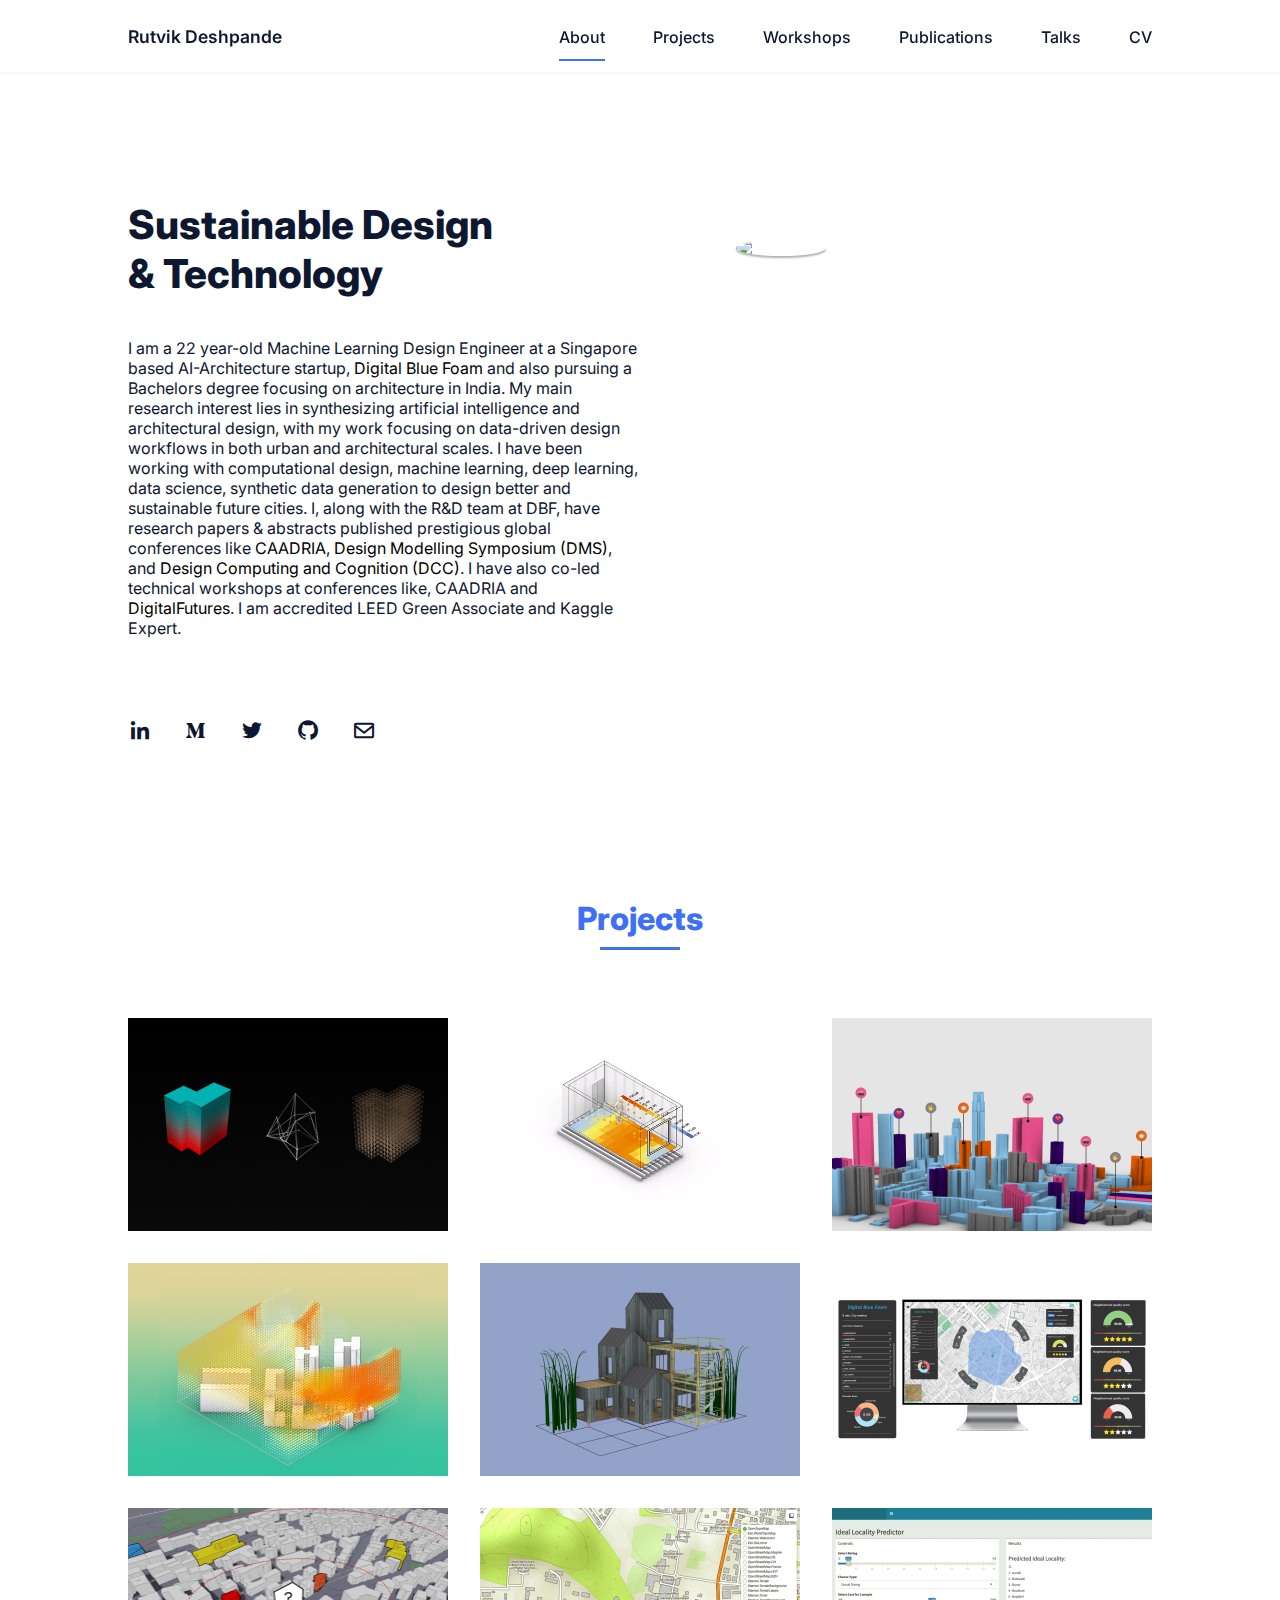
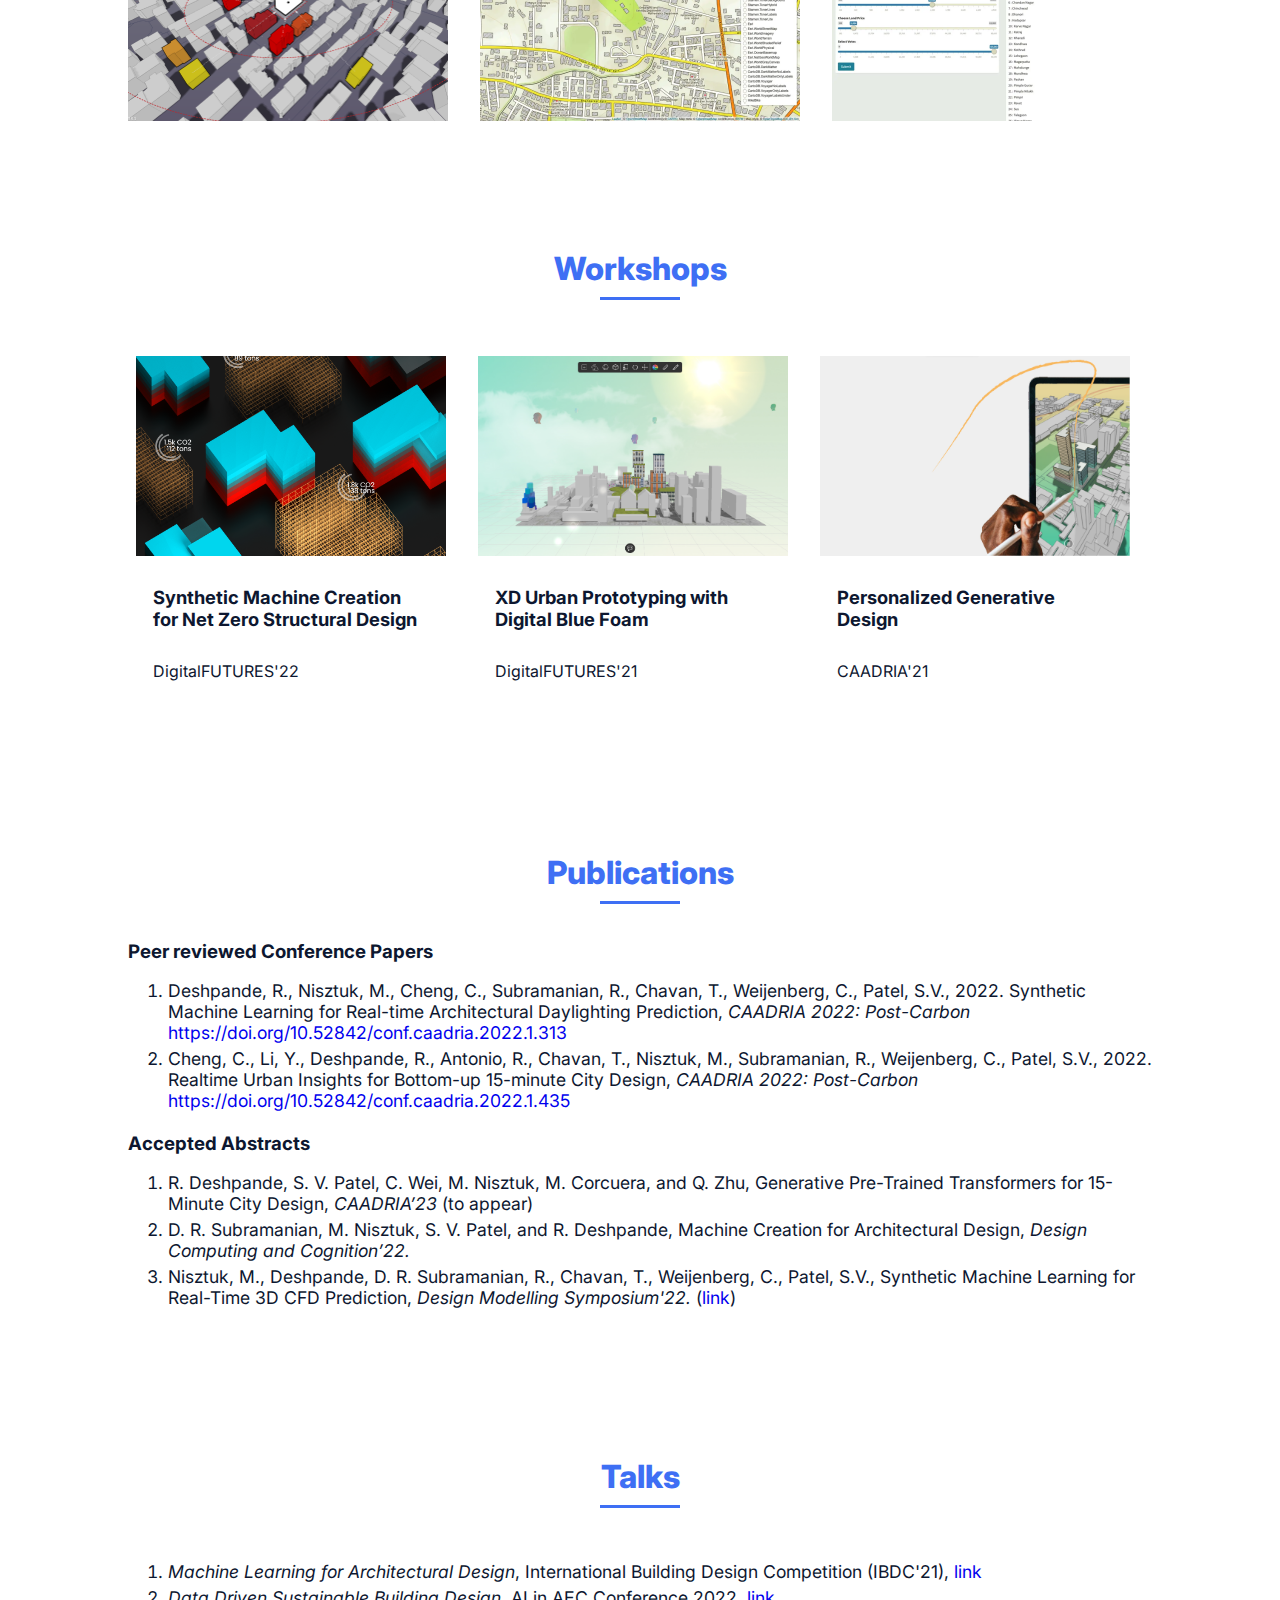
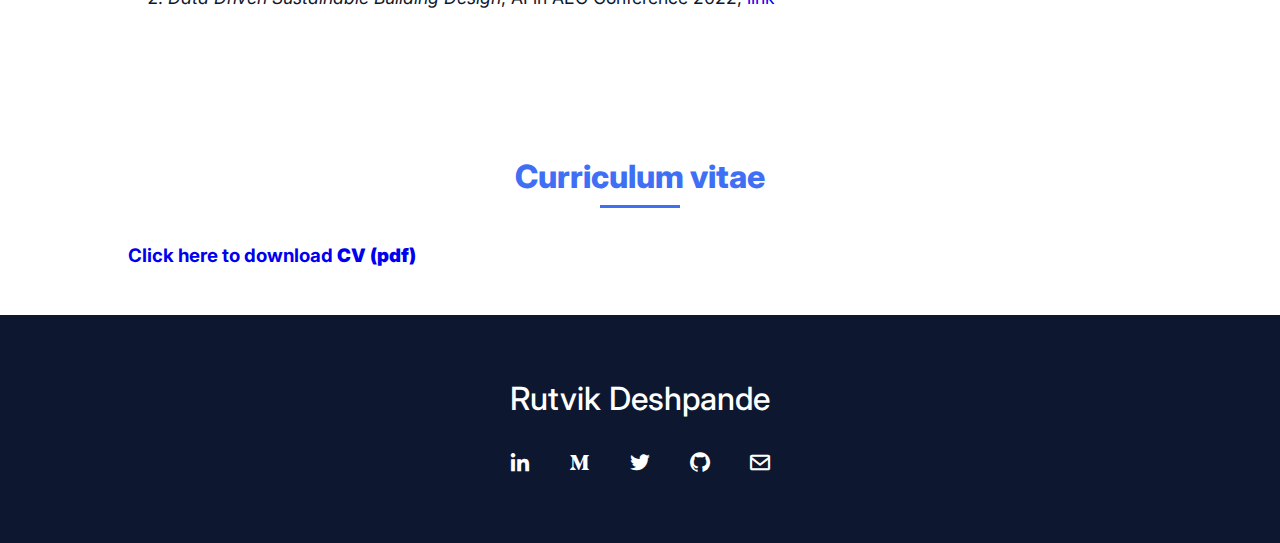
==== index.html @ f5a544a8 "assets" ====
<!DOCTYPE html>
<html lang="en"> 
    <head>
        <meta charset="UTF-8">
        <meta name="viewport" content="width=device-width, initial-scale=1.0">

        <link rel="stylesheet" href="assets/css/styles.css">

        <!-- =====BOX ICONS===== -->
        <link href='https://cdn.jsdelivr.net/npm/boxicons@2.0.5/css/boxicons.min.css' rel='stylesheet'>
        <title>Rutvik Deshpande</title>
    </head>
    <body>
        <!--===== HEADER =====-->
        <header class="l-header">
            <nav class="nav bd-grid">
                <div>
                    <a href="#" class="nav__logo">Rutvik Deshpande</a>
                </div>

                <div class="nav__menu" id="nav-menu">
                    <ul class="nav__list">
                        <li class="nav__item"><a href="#about" class="nav__link active">About</a></li>
                        <li class="nav__item"><a href="#project" class="nav__link">Projects</a></li>
                        <li class="nav__item"><a href="#workshops" class="nav__link">Workshops</a></li>
                        <li class="nav__item"><a href="#publication" class="nav__link">Publications</a></li>
                        <li class="nav__item"><a href="#talks" class="nav__link">Talks</a></li>    
                        <li class="nav__item"><a href="#CV" class="nav__link">CV</a></li>
                    </ul>
                </div>

                <div class="nav__toggle" id="nav-toggle">
                    <i class='bx bx-menu'></i>
                </div>
            </nav>
        </header>

        <main class="l-main">
            <!--===== About =====-->
            <section class="home bd-grid" id="about">
                <div class="row">
                <div class="column1">
                    
                    <h1 class="home__title">Sustainable Design<br>& Technology<br></h1>
                    <p class="about__text">I am a 22 year-old Machine Learning Design Engineer at a Singapore based AI-Architecture startup, 
                        <x href="#">Digital Blue Foam</x> and also pursuing a Bachelors degree focusing on architecture in India. 
                        My main research interest lies in synthesizing artificial intelligence and architectural design, with my work focusing on 
                        data-driven design workflows in both urban and architectural scales. I have been working with computational design, 
                        machine learning, deep learning, data science, synthetic data generation to design better and sustainable future cities. 
                        I, along with the R&D team at DBF, have research papers & abstracts published prestigious global conferences like 
                        <x href="https://caadria2022.org/">CAADRIA</x>, <x href="https://design-modelling-symposium.de/">Design Modelling Symposium (DMS)</x>, and <x href="https://sites.google.com/view/dcc22/?pli=1">Design Computing and Cognition (DCC)</x>. 
                        I have also co-led technical workshops at conferences like, CAADRIA and <x href="#">DigitalFutures</x>. 
                        I am accredited LEED Green Associate and Kaggle Expert.</p>
                    
                
                </div>
                <div class="column2">

                        <div class="image">
                            <br></br>
                            <br></br>
                            <img draggable="false" src="assets/img/rutvik_id.png">
                        </div>
                
                </div></div>

                <div class="home__social">
                    <a href="https://www.linkedin.com/in/rutvik-deshpande-11134719b/" class="home__social-icon" ><i class='bx bxl-linkedin'></i></a>
                    <a href="https://medium.com/@rutvik.desh" class="home__social-icon"><i class='bx bxl-medium' ></i></a>
                    <a href="https://twitter.com/rutvik_desh" class="home__social-icon"><i class='bx bxl-twitter' ></i></a>
                    <a href="https://github.com/rutvik-deshpande" class="home__social-icon"><i class='bx bxl-github' ></i></a>
                    <a href="mailto: rutvik.deshpande@outlook.com" class="home__social-icon"><i class='bx bx-envelope' ></i></a>

                </div>

                
            </section>

            <!--===== WORK =====-->
            <section class="work section" id="project">
                <h2 class="section-title">Projects</h2>

                <div class="work__container bd-grid"> 
                    <a href="pages/superComps.html" class="work__img">
                        <img src="assets/img/supercomp.jpg" alt="">
                            <div class="work__text">Supercomputing Net-Zero Structures</div>
                        </a>
                    <a href="pages/proj2.html" class="work__img">
                        <img src="assets/img/da.gif" alt="">
                        <div class="work__text">Daylighting AI</div>
                    </a>
                    <a href="pages/semAI.html" class="work__img">
                        <img src="assets/img/semanticAI.jpg" alt="">
                        <div class="work__text">Semantic AI for Urban Design</div>
                    </a>
                    <a href="pages/proj4.html" class="work__img">
                        <img src="assets/img/cfd.jpg" alt="">
                        <div class="work__text">ML for CFD</div>
                    </a>
                    <a href="pages/netzerolandscape.html" class="work__img">
                        <img src="assets/img/netzero1.png" alt="">
                        <div class="work__text">Netzero Scape</div>
                    </a>
                    <a href="pages/urbananalytics.html" class="work__img">
                        <img src="assets/img/15mincity.png" alt="">
                        <div class="work__text">Realtime Urban Analytics</div>
                    </a>
                    <a href="pages/intelligentsitebriefs.html" class="work__img">
                        <img src="assets/img/intelligent_briefs.png" alt="">
                        <div class="work__text">Intelligent Site Briefs</div>
                    </a>
                    <a href="https://blog.devgenius.io/site-analyser-3a659227f776" class="work__img" target="_blank">
                        <img src="assets/img/siteanalyser.png" alt="">
                        <div class="work__text">Site Analyser</div>
                    </a>
                    <a href="https://medium.com/swlh/how-to-choose-the-ideal-site-for-designing-your-restaurant-using-data-science-2cbfb9853f93" class="work__img" target="_blank">
                        <img src="assets/img/locality_predictor.png" alt="">
                        <div class="work__text">Locality Predictor</div>
                    </a>
                </div>
            </section>


        <!--===== WORKSHOPS =====-->
        <section class="workshop section bd-grid" id="workshops">
            <h2 class="section-title">Workshops</h2>

            <div class="container bd-grid">
                <div class="card card-1">
                  <div class="card-img"></div>
                  <a href="https://digitalfutures.international/workshop/synthetic-machine-creation-for-net-zero-structural-design/" class="card-link">
                    <div class="card-img-hovered"></div>
                  </a>
                  <div class="card-info">
                    <h1 class="card-title">Synthetic Machine Creation for Net Zero Structural Design</h1>
                    <div class="card-creator">DigitalFUTURES'22</div>
                  </div>
                </div>
                <div class="card card-2">
                  <div class="card-img"></div>
                  <a href="https://youtube.com/playlist?list=PLtnwYZP3GHVP981NVUhthLfQh1KiIvSp3" class="card-link">
                    <div class="card-img-hovered"></div>
                  </a>
                  <div class="card-info">

                    <h1 class="card-title">XD Urban Prototyping with Digital Blue Foam</h1>
                    <div class="card-creator">DigitalFUTURES'21</div>
                  </div>
                </div>
                <div class="card card-3">
                  <div class="card-img"></div>
                  <a href="https://youtube.com/playlist?list=PLtnwYZP3GHVPIv4aNa8tKyWbV1CgCQJki" class="card-link">
                    <div class="card-img-hovered"></div>
                  </a>
                  <div class="card-info">
                    <h1 class="card-title">Personalized Generative Design</h1>
                    <div class="card-creator">CAADRIA'21</div>
                  </div>
                </div>
                </div>
              </div>
            </section>
        
            <!--===== Publications =====-->

            <section class="pubs section" id="publication">
                <h2 class="section-title">Publications</h2>

                <div class="pubs__container bd-grid">
                    <h3>Peer reviewed Conference Papers</h3>
                    <ol type="1">
                  <li class="pub__name">Deshpande, R., Nisztuk, M., Cheng, C., Subramanian, R., Chavan, T., Weijenberg, C., Patel, S.V., 2022. Synthetic Machine Learning for Real-time Architectural Daylighting Prediction, <i>CAADRIA 2022: Post-Carbon</i> <a href="https://doi.org/10.52842/conf.caadria.2022.1.313">https://doi.org/10.52842/conf.caadria.2022.1.313</a></li>
                  <li class="pub__name">Cheng, C., Li, Y., Deshpande, R., Antonio, R., Chavan, T., Nisztuk, M., Subramanian, R., Weijenberg, C., Patel, S.V., 2022. Realtime Urban Insights for Bottom-up 15-minute City Design, <i>CAADRIA 2022: Post-Carbon</i> <a href="https://doi.org/10.52842/conf.caadria.2022.1.435">https://doi.org/10.52842/conf.caadria.2022.1.435</a></li>
                </ol>
                <h3>Accepted Abstracts</h3>
                <ol type="1">
              <li class="pub__name">R. Deshpande, S. V. Patel, C. Wei, M. Nisztuk, M. Corcuera, and Q. Zhu, Generative Pre-Trained Transformers for 15-Minute City Design, <i>CAADRIA’23</i> (to appear)</li>
              <li class="pub__name">D. R. Subramanian, M. Nisztuk, S. V. Patel, and R. Deshpande, Machine Creation for Architectural Design, <i>Design Computing and Cognition’22.</i></li>
              <li class="pub__name">Nisztuk, M., Deshpande, D. R. Subramanian, R., Chavan, T., Weijenberg, C., Patel, S.V., Synthetic Machine Learning for Real-Time 3D CFD Prediction, <i>Design Modelling Symposium'22.</i> (<a href="https://www.researchgate.net/publication/365664646_Synthetic_Machine_Learning_for_Real-Time_3D_CFD_Analysis">link</a>)</li>
            </ol>
            </div>
    
            </section>


             <!--===== Talks =====-->

             <section class="talks section" id="talks">
                <h2 class="section-title">Talks</h2>

                <div class="pubs__container bd-grid">
                    <ol type="1">
                  <li class="pub__name"><i>Machine Learning for Architectural Design</i>, International Building Design Competition (IBDC'21), <a href="https://youtu.be/gbuoIVrsIaQ">link</a></li>
                  <li class="pub__name"><i>Data Driven Sustainable Building Design</i>, AI in AEC Conference 2022, <a href="https://aiaec2022.exordo.com/programme/presentation/42">link</a></li>
                </ol>
            
            </div>
    
            </section>

        <!--===== CV =====-->

        <section class="pubs section" id="CV">
            <h2 class="section-title">Curriculum vitae</h2>
            <div class="pubs__container bd-grid">
            <h3><a href="https://aiaec2022.exordo.com/programme/presentation/42">Click here to download <b>CV (pdf)</b></a></h3>
        </div></section>
        <!--===== FOOTER =====-->
        <footer class="footer">
            <p class="footer__title">Rutvik Deshpande</p>
            <div class="footer__social">
                <a href="https://www.linkedin.com/in/rutvik-deshpande-11134719b/" class="footer__icon"><i class='bx bxl-linkedin' ></i></a>
                <a href="https://medium.com/@rutvik.desh" class="footer__icon"><i class='bx bxl-medium' ></i></a>
                <a href="https://twitter.com/rutvik_desh" class="footer__icon"><i class='bx bxl-twitter' ></i></a>
                <a href="https://github.com/rutvik-deshpande" class="footer__icon"><i class='bx bxl-github' ></i></a>
                <a href="mailto: rutvik.deshpande@outlook.com" class="footer__icon"><i class='bx bx-envelope' ></i></a>
                
            </div>
        </footer>


        <!--===== SCROLL REVEAL =====-->
        <script src="https://unpkg.com/scrollreveal"></script>

        <!--===== MAIN JS =====-->
        <script src="assets/js/main.js"></script>
    </body>
</html>
---- assets/css/styles.css ----
/*===== GOOGLE FONTS =====*/
@import url("https://fonts.googleapis.com/css2?family=Inter:wght@400;500;600;700;800&display=swap");
/*===== VARIABLES CSS =====*/
:root {
  --header-height: 3rem;
  --font-semi: 500;
  --card-img-height: 200px;
  /*===== Colores =====*/
  /*Purple 260 - Red 355 - Blue 224 - Pink 340*/
  /* HSL color mode */
  --hue-color: 224;
  --first-color: hsl(var(--hue-color), 89%, 60%);
  --second-color: hsl(var(--hue-color), 56%, 12%);
  /*===== Fuente y tipografia =====*/
  --body-font: 'Inter', sans-serif;
  --big-font-size: 2rem;
  --h2-font-size: 1.25rem;
  --normal-font-size: .938rem;
  --smaller-font-size: .75rem;
  /*===== Margenes =====*/
  --mb-2: 1rem;
  --mb-4: 2rem;
  --mb-5: 2.5rem;
  --mb-6: 3rem;
  /*===== z index =====*/
  
  --z-back: -10;
  --z-fixed: 100;
}

li{
  margin: 1px 0;
  margin-bottom: 5px;
}


ul {
  margin: 0;
  padding: 0;
  list-style: none;
}

@media screen and (min-width: 968px) {
  :root {
    --big-font-size: 2.5rem;
    --h2-font-size: 2rem;
    --normal-font-size: 1rem;
    --smaller-font-size: .875rem;
  }
}

/*===== BASE =====*/
*, ::before, ::after {
  box-sizing: border-box;
}

html {
  scroll-behavior: smooth;
  -webkit-text-size-adjust: 100%;
}

body {
  margin: var(--header-height) 0 0 0;
  font-family: var(--body-font);
  font-size: var(--normal-font-size);
  color: var(--second-color);
}

h1, h2, p {
  margin: 0;
  display: block;
  margin-block-start: 1em;
  margin-block-end: 1em;
  margin-inline-start: 0px;
  margin-inline-end: 0px;
}


h3 {
  margin: 0;
}

a {
  text-decoration: none;
}

img {
  max-width: 100%;
  height: auto;
  display: block;
}

/*===== CLASS CSS ===== */
.section-title {
  position: relative;
  font-size: var(--h2-font-size);
  color: var(--first-color);
  margin-top: var(--mb-2);
  margin-bottom: var(--mb-4);
  text-align: center;
}

.section-title::after {
  position: absolute;
  content: '';
  width: 64px;
  height: 0.18rem;
  left: 0;
  right: 0;
  margin: auto;
  top: 2rem;
  background-color: var(--first-color);
}

.section {
  padding-top: 3rem;
  padding-bottom: 2rem;
}

/*===== LAYOUT =====*/
.bd-grid {
  max-width: 1024px;
  display: grid;
  margin-left: var(--mb-2);
  margin-right: var(--mb-2);
}

.l-header {
  width: 100%;
  position: fixed;
  top: 0;
  left: 0;
  z-index: var(--z-fixed);
  background-color: #fff;
  box-shadow: 0 1px 4px rgba(146, 161, 176, 0.15);
}

x {
  box-shadow: inset 0 0 0 0 #54b3d6;
  color: #54b3d6;
  margin: 0 -.25rem;
  padding: 0 .25rem;
  transition: color .3s ease-in-out, box-shadow .3s ease-in-out;
}
x:hover {
  color: black;
  box-shadow: inset 330px 0 0 0 #54b3d6;;
}

/* Presentational styles */
x {
  color: black;
}
/*===== NAV =====*/
.nav {
  height: var(--header-height);
  display: flex;
  justify-content: space-between;
  align-items: center;
  font-weight: var(--font-semi);
}

@media screen and (max-width: 767px) {
  .nav__menu {
    position: fixed;
    top: var(--header-height);
    right: -100%;
    width: 80%;
    height: 100%;
    padding: 2rem;
    background-color: var(--second-color);
    transition: .5s;
  }
}

.nav__item {
  margin-bottom: var(--mb-4);
}

.nav__link {
  position: relative;
  color: #fff;
}

.nav__link:hover {
  position: relative;
}

.nav__link:hover::after {
  position: absolute;
  content: '';
  width: 100%;
  height: 0.18rem;
  left: 0;
  top: 2rem;
  background-color: var(--first-color);
}

.nav__logo {
  color: var(--second-color);
  font-size: 1.1rem;
  font-weight: 600;
}

.nav__toggle {
  color: var(--second-color);
  font-size: 1.5rem;
  cursor: pointer;
}

/*Active menu*/
.active::after {
  position: absolute;
  content: '';
  width: 100%;
  height: 0.18rem;
  left: 0;
  top: 2rem;
  background-color: var(--first-color);
}

/*=== Show menu ===*/
.show {
  right: 0;
}

/*===== HOME =====*/
.home {
  position: relative;
  row-gap: 5rem;
  padding: 4rem 0 5rem;
}

.column2 {
  width: 50%;
  float: right;
  box-sizing: border-box;
}

.column1 {
  width: 50%;
  float: left;
  box-sizing: border-box;
}

/* Clear floats after the columns */
.row {
  display: flex;
  flex-direction: row;
}


.home__data {
  align-self: center;
  width:100%;
  display: table-cell;
}

.home__title {
  font-size: var(--big-font-size);
  margin-bottom: var(--mb-5);
  font-weight: 800;
}

.home__title-color {
  color: var(--first-color);
}

.home__social {
  display: flex;
  flex-direction: column;
}

.home__social-icon {
  width: max-content;
  margin-bottom: var(--mb-2);
  font-size: 1.5rem;
  color: var(--second-color);
}

.home__social-icon:hover {
  color: var(--first-color);
}

.home__img {
  position: absolute;
  right: 0;
  bottom: 0;
  width: 260px;
  flex: 1 1 40rem;
  z-index: 1;
}

.image {
  flex: 1 1 40rem;
  z-index: 1;
  position: absolute;

}

.image img {
  width: 80%;
  margin-left: 6rem;
  border-radius: 50%;
  box-shadow: 0 2px 2px rgba(0, 0, 0, 0.3);
  cursor: pointer;
}
.home .content h2 {
  font-size: 5rem;
  font-weight: 800;
  color: #002057;
}

.home__blob {
  fill: var(--first-color);
}

.home__blob-img {
  width: 360px;
}

.about__text {
  width:60%;
  display: table-cell;
}




/*BUTTONS*/
.button {
  display: inline-block;
  background-color: var(--first-color);
  color: #fff;
  padding: .75rem 2.5rem;
  font-weight: var(--font-semi);
  border-radius: .5rem;
  transition: .3s;
}

.button:hover {
  box-shadow: 0px 10px 36px rgba(0, 0, 0, 0.15);
}

/* ===== ABOUT =====*/
.about__container {
  row-gap: 2rem;
  text-align: center;
}

.about__subtitle {
  margin-bottom: var(--mb-2);
}

.about__img {
  justify-self: center;
}

.about__img img {
  width: 200px;
  border-radius: .5rem;
}

/* ===== WORK =====*/
.work__container {
  row-gap: 2rem;
}

.work__img {
  border-radius: 0rem;
  overflow: hidden;
}

.work__img:hover {
  box-shadow: 0px 0px 11px rgba(0, 0, 0, 0.718);
  border-radius: 0rem;
  overflow: hidden;
}

.work__img img {
  transition: 0.3s;
}

.work__img img:hover {
  transform: scale(1.2);
  opacity: 0;
  background-color: rgb(255, 255, 255);
}

.work__text {
  color: black;
  font-size: 1.2rem;
  font-weight: 700;
  position: absolute;
  top: 50%;
  left: 50%;
  -webkit-transform: translate(-50%, -50%);
  -ms-transform: translate(-50%, -50%);
  transform: translate(-50%, -50%);
  text-align: center;
  visibility: none;
  opacity: 0;
}

.work__text:hover {
  color: black;
  box-shadow: inset 330px 0 0 0 white;;
}

.work__img:hover .work__text {
  visibility: visible;
  opacity: 1;
}

/* ===== PUBLICATIONS =====*/
.pubs__container {
  row-gap: 0rem;
}

.pub__name {
  font-size: 1.1rem;
  font-weight: 400;
}

/* ===== Workshops =====*/
.container {
  width: 100%;
  /* height: 100vh; */
  display: flex;
  flex-flow: row wrap;
  align-items: left;
  transition: all 200ms ease-in-out;
  grid-template-columns: repeat(3,1fr);
  column-gap: 1rem;
}

.card {
  align-self: flex-start;
  position: relative;
  width: 310px;
  min-width: 305px;
  margin: 1.25rem 0.5rem;
  background: white;
  transition: all 300ms ease-in-out;
}
.card .card-img {
  visibility: hidden;
  width: 100%;
  height: var(--card-img-height);
  background-repeat: no-repeat;
  background-position: center center;
  background-size: cover;
}
.card .card-img-hovered {
  --card-img-hovered-overlay: linear-gradient(to bottom, rgba(0, 0, 0, 0), rgba(0, 0, 0, 0));
  transition: all 350ms ease-in-out;
  background-repeat: no-repeat;
  background-position: center center;
  background-size: cover;
  width: 100%;
  position: absolute;
  height: var(--card-img-height);
  top: 0;
}
.card .card-info {
  position: relative;
  padding: 0.75rem 1.05rem;
  transition: all 200ms ease-in-out;
}
.card .card-info .card-about {
  display: flex;
  justify-content: space-between;
  align-items: center;
  padding: 0.75rem 0;
  transition: all 200ms ease-in-out;
}

.card .card-info .card-title {
  z-index: 10;
  font-size: 1.15rem;
  padding-bottom: 0.75rem;
  transition: all 350ms ease-in-out;
}
.card .card-info .card-creator {
  padding-bottom: 0.75rem;
  transition: all 250ms ease-in-out;
}
.card:hover {
  cursor: pointer;
  box-shadow: 0px 15px 35px rgba(227, 252, 239, 0.1), 0px 5px 15px rgba(0, 0, 0, 0.07);
  transform: scale(1.025);
}
.card:hover .card-img-hovered {
  --card-img-hovered-overlay: linear-gradient(to bottom, rgba(0, 0, 0, 0), rgba(0, 0, 0, 0.65));
  height: 100%;
}
.card:hover .card-about, .card:hover .card-creator {
  opacity: 0;
}
.card:hover .card-info {
  background-color: transparent;
}
.card:hover .card-title {
  color: #ffffff;
  transform: translate(0, 40px);
}
.card-1 .card-img, .card-1 .card-img-hovered {
  background-image: var(--card-img-hovered-overlay), url(/assets/img/df22_img.png);
}
.card-2 .card-img, .card-2 .card-img-hovered {
  background-image: var(--card-img-hovered-overlay), url(/assets/img/df21_img.jpg);
}
.card-3 .card-img, .card-3 .card-img-hovered {
  background-image: var(--card-img-hovered-overlay), url(/assets/img/caadria_21.jpg);
}

/* ===== FOOTER =====*/
.footer {
  background-color: var(--second-color);
  color: #fff;
  text-align: center;
  font-weight: var(--font-semi);
  padding: 2rem 0;
}

.footer__title {
  font-size: 2rem;
  margin-bottom: var(--mb-4);
}

.footer__social {
  margin-bottom: var(--mb-4);
}

.footer__icon {
  font-size: 1.5rem;
  color: #fff;
  margin: 0 var(--mb-2);
}

.footer__copy {
  font-size: var(--smaller-font-size);
}

/* ===== MEDIA QUERIES=====*/
@media screen and (max-width: 320px) {
  .home {
    row-gap: 2rem;
  }
  .home__img {
    width: 200px;
  }
}

@media screen and (min-width: 576px) {
  .home {
    padding: 4rem 0 2rem;
  }
  .home__social {
    padding-top: 0;
    padding-bottom: 2.5rem;
    flex-direction: row;
    align-self: flex-end;
  }
  .home__social-icon {
    margin-bottom: 0;
    margin-right: var(--mb-4);
  }
  .home__img {
    width: 300px;
    bottom: 25%;
  }
  .about__container {
    grid-template-columns: repeat(2, 1fr);
    align-items: center;
    text-align: initial;
  }
  .skills__container {
    grid-template-columns: .7fr;
    justify-content: center;
    column-gap: 1rem;
  }
  .work__container {
    grid-template-columns: repeat(2, 1fr);
    column-gap: 2rem;
    padding-top: 2rem;
  }
  .contact__form {
    width: 360px;
    padding-top: 2rem;
  }
  .contact__container {
    justify-items: center;
  }
}

@media screen and (min-width: 768px) {
  body {
    margin: 0;
  }
  .section {
    padding-top: 4rem;
    padding-bottom: 3rem;
  }
  .section-title {
    margin-bottom: var(--mb-6);
    font-weight: 800;
  }
  .section-title::after {
    width: 80px;
    top: 3rem;
  }
  .nav {
    height: calc(var(--header-height) + 1.5rem);
  }
  .nav__list {
    display: flex;
    padding-top: 0;
  }
  .nav__item {
    margin-left: var(--mb-6);
    margin-bottom: 0;
  }
  .nav__toggle {
    display: none;
  }
  .nav__link {
    color: var(--second-color);
  }
  .home {
    padding: 8rem 0 2rem;
  }
  .home__img {
    width: 400px;
    bottom: 10%;
  }
  .about__container {
    padding-top: 2rem;
  }
  .about__img img {
    width: 300px;
  }
  .skills__container {
    grid-template-columns: repeat(2, 1fr);
    column-gap: 2rem;
    align-items: center;
    text-align: initial;
  }
  .work__container {
    grid-template-columns: repeat(3, 1fr);
    column-gap: 2rem;
  }
}

@media screen and (min-width: 992px) {
  .bd-grid {
    margin-left: auto;
    margin-right: auto;
  }
  .home {
    padding: 10rem 0 2rem;
  }
  .home__img {
    width: 550px;
  }

  .home2 {
    padding: 2rem 0 2rem;
  }

}


.post-hero {
  width: 100%;
  left: 0;
}

.post-hero img {
  display: block;
  margin-left: 0;
  margin-right: 0;
  width: 100%;
  height: auto;
}

.content-wrapper-post {
  max-width: 1000px;
  margin: 0 auto;
}

.post-img-wrapper {
    padding: 5px 0;
    align-self: center;
}

.about-img{
  margin-left: -100px;
  right: -60px;
 }


header #post-meta {
  display: inline-block;
  padding-left: 10px;
  color: var(--second-color);
  font-size: 1.1rem;
  font-weight: 600;
}

.card-tag {
padding: 0.2rem 0.5rem;
font-size: 0.75rem;
border-radius: 35px;
margin-top: 15px;
background: var(--first-color);
color: #fff;
}

.post-content {
  width: 100%;
  box-sizing: border-box;
}

.post-full-img {
  height: inherit;
  width: 100%;
  left: 0;
}

.img-caption {
  margin-top: 10px;
  padding: 5px 0 5px 10px;
  border-left: solid 1px #5C7080;
  font-style: italic;
  margin-top: 15px;
  font-weight: lighter;
}


#box1{
	width: 100%;
	padding: 2px 2px 2px 10px;
  background:#F1F1EF;
  margin-top: 15px;
}


.post-lg-img-subwrapper {
  display: grid;
  grid-template-columns: repeat(auto-fit, minmax(230px, 1fr));
  grid-gap: 10px 30px;
}

.post-lg-img-subwrapper .post-lg-img {
  grid-column: auto / span 1;
}
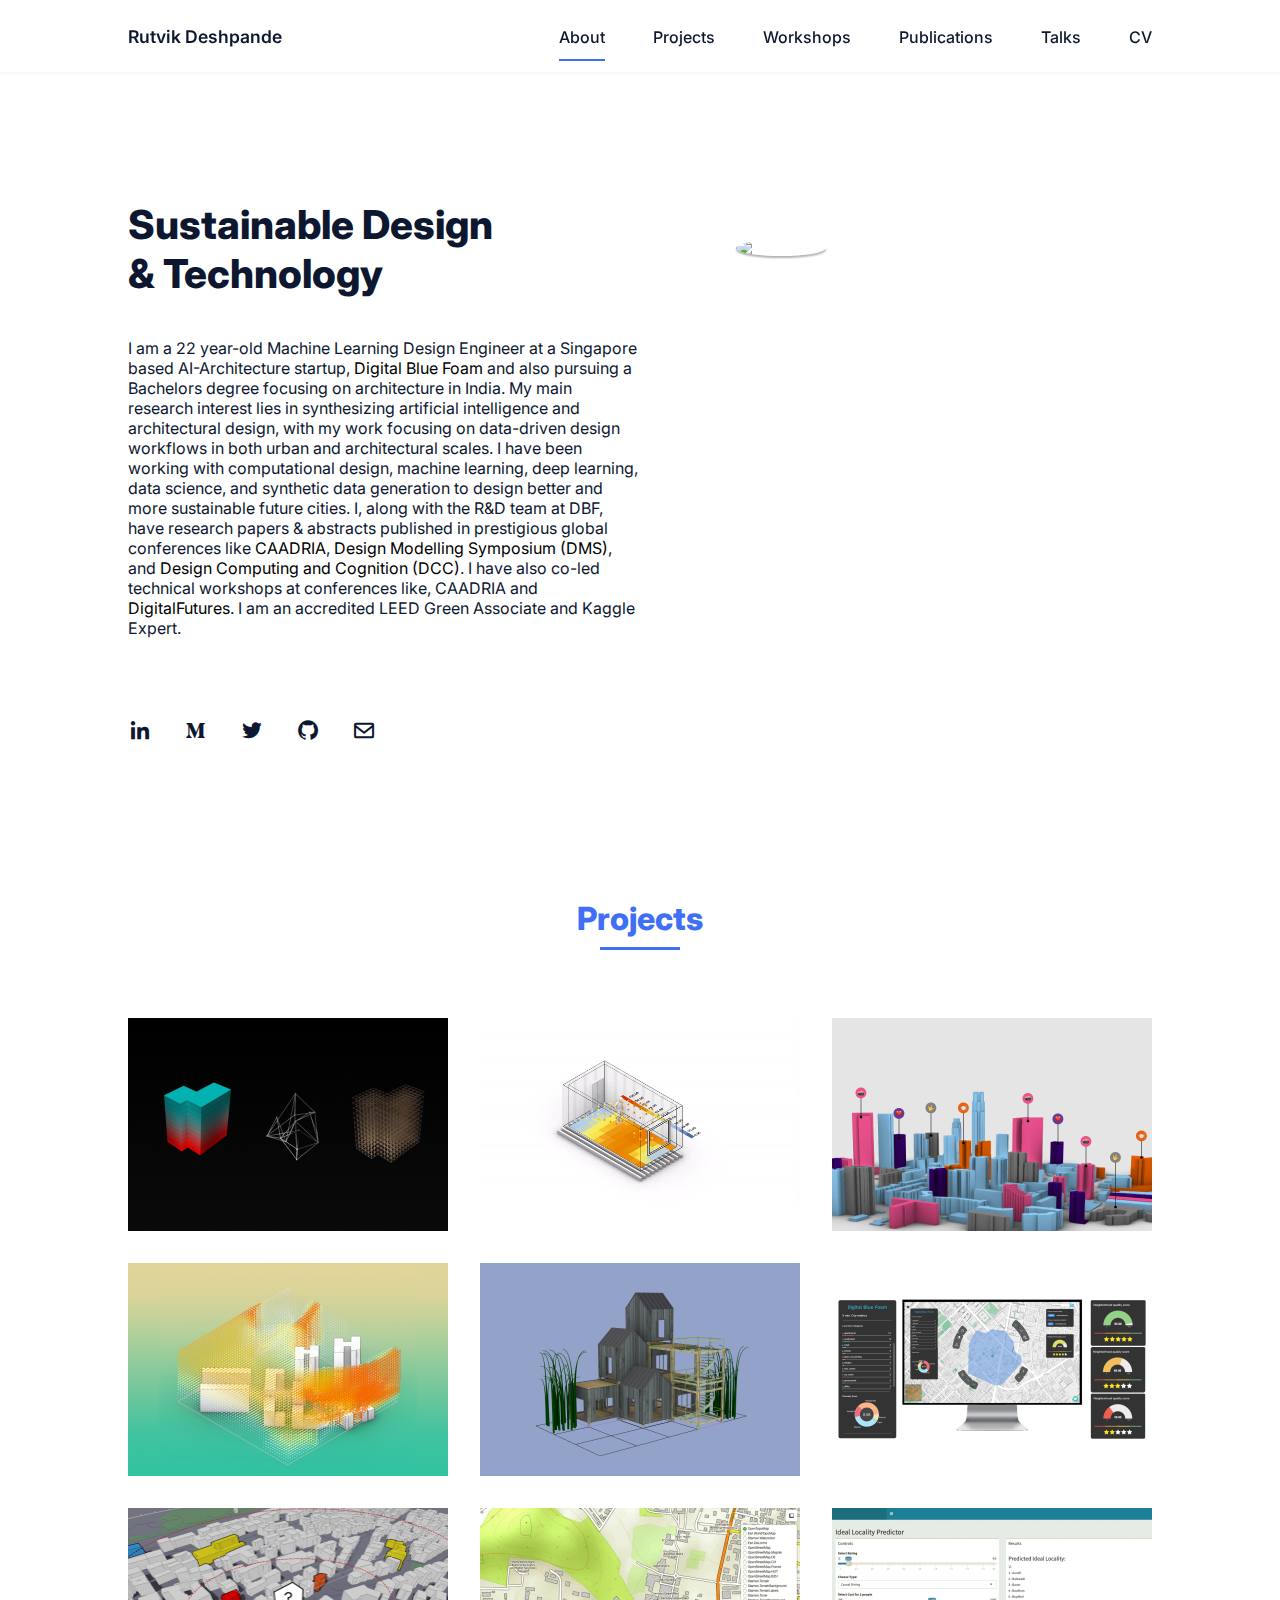
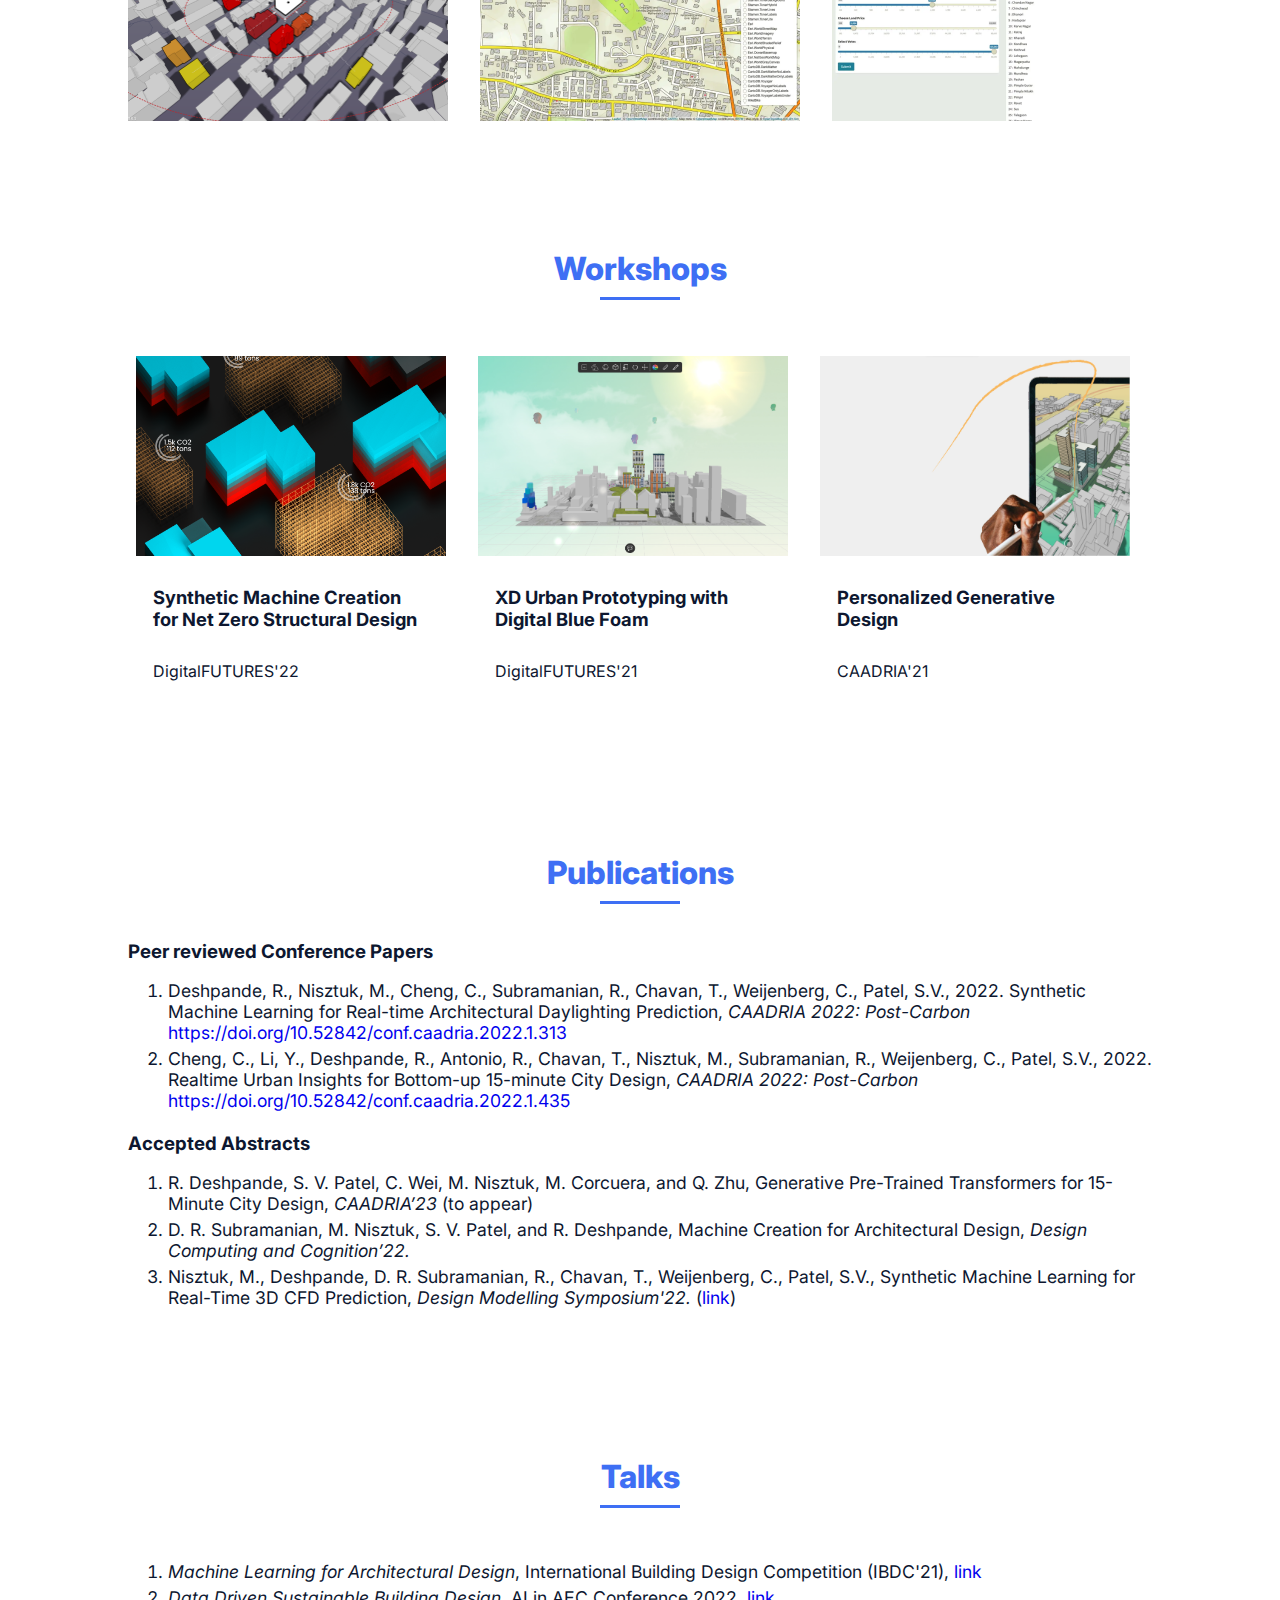
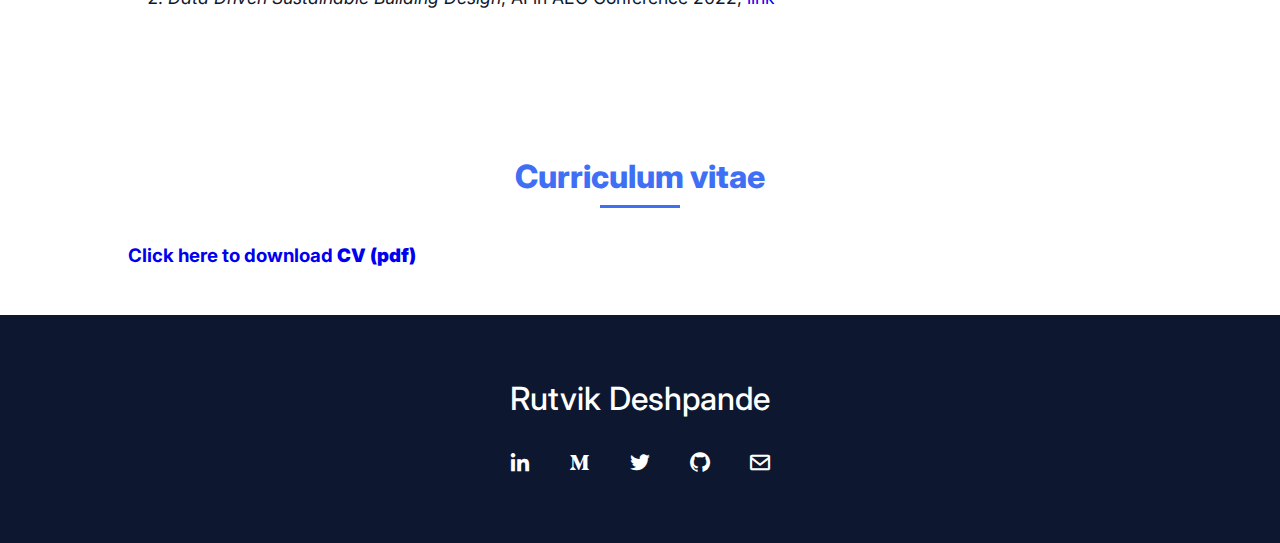
==== commit 5f601df2: "index updated" ====
--- a/index.html
+++ b/index.html
@@ -46,11 +46,11 @@
                         <x href="#">Digital Blue Foam</x> and also pursuing a Bachelors degree focusing on architecture in India. 
                         My main research interest lies in synthesizing artificial intelligence and architectural design, with my work focusing on 
                         data-driven design workflows in both urban and architectural scales. I have been working with computational design, 
-                        machine learning, deep learning, data science, synthetic data generation to design better and sustainable future cities. 
-                        I, along with the R&D team at DBF, have research papers & abstracts published prestigious global conferences like 
+                        machine learning, deep learning, data science, and synthetic data generation to design better and more sustainable future cities. 
+                        I, along with the R&D team at DBF, have research papers & abstracts published in prestigious global conferences like 
                         <x href="https://caadria2022.org/">CAADRIA</x>, <x href="https://design-modelling-symposium.de/">Design Modelling Symposium (DMS)</x>, and <x href="https://sites.google.com/view/dcc22/?pli=1">Design Computing and Cognition (DCC)</x>. 
                         I have also co-led technical workshops at conferences like, CAADRIA and <x href="#">DigitalFutures</x>. 
-                        I am accredited LEED Green Associate and Kaggle Expert.</p>
+                        I am an accredited LEED Green Associate and Kaggle Expert.</p>
                     
                 
                 </div>
@@ -93,7 +93,7 @@
                         <img src="assets/img/semanticAI.jpg" alt="">
                         <div class="work__text">Semantic AI for Urban Design</div>
                     </a>
-                    <a href="pages/proj4.html" class="work__img">
+                    <a href="pages/proj3.html" class="work__img">
                         <img src="assets/img/cfd.jpg" alt="">
                         <div class="work__text">ML for CFD</div>
                     </a>
@@ -203,7 +203,7 @@
         <section class="pubs section" id="CV">
             <h2 class="section-title">Curriculum vitae</h2>
             <div class="pubs__container bd-grid">
-            <h3><a href="https://aiaec2022.exordo.com/programme/presentation/42">Click here to download <b>CV (pdf)</b></a></h3>
+            <h3><a href="assets/cv/Rutvik-Deshpande_cv.pdf" target="_blank">Click here to download <b>CV (pdf)</b></a></h3>
         </div></section>
         <!--===== FOOTER =====-->
         <footer class="footer">
--- a/assets/css/styles.css
+++ b/assets/css/styles.css
@@ -49,6 +49,27 @@
   }
 }
 
+@media only screen and (max-width: 768px) {
+  /* add your responsive styles here */
+  .bd-grid {
+    max-width: 100%;
+    grid-template-columns: repeat(auto-fit, minmax(200px, 1fr));
+  }
+  .l-header {
+    position: static;
+  }
+  .navbar {
+    display: flex;
+    flex-direction: column;
+  }
+  .navbar-menu {
+    display: none;
+  }
+  .navbar-burger {
+    display: block;
+  }
+}
+
 /*===== BASE =====*/
 *, ::before, ::after {
   box-sizing: border-box;
@@ -505,13 +526,13 @@
   transform: translate(0, 40px);
 }
 .card-1 .card-img, .card-1 .card-img-hovered {
-  background-image: var(--card-img-hovered-overlay), url(/assets/img/df22_img.png);
+  background-image: var(--card-img-hovered-overlay), url(../../assets/img/df22_img.png);
 }
 .card-2 .card-img, .card-2 .card-img-hovered {
-  background-image: var(--card-img-hovered-overlay), url(/assets/img/df21_img.jpg);
+  background-image: var(--card-img-hovered-overlay), url(../../assets/img/df21_img.jpg);
 }
 .card-3 .card-img, .card-3 .card-img-hovered {
-  background-image: var(--card-img-hovered-overlay), url(/assets/img/caadria_21.jpg);
+  background-image: var(--card-img-hovered-overlay), url(../../assets/img/caadria_21.jpg);
 }
 
 /* ===== FOOTER =====*/
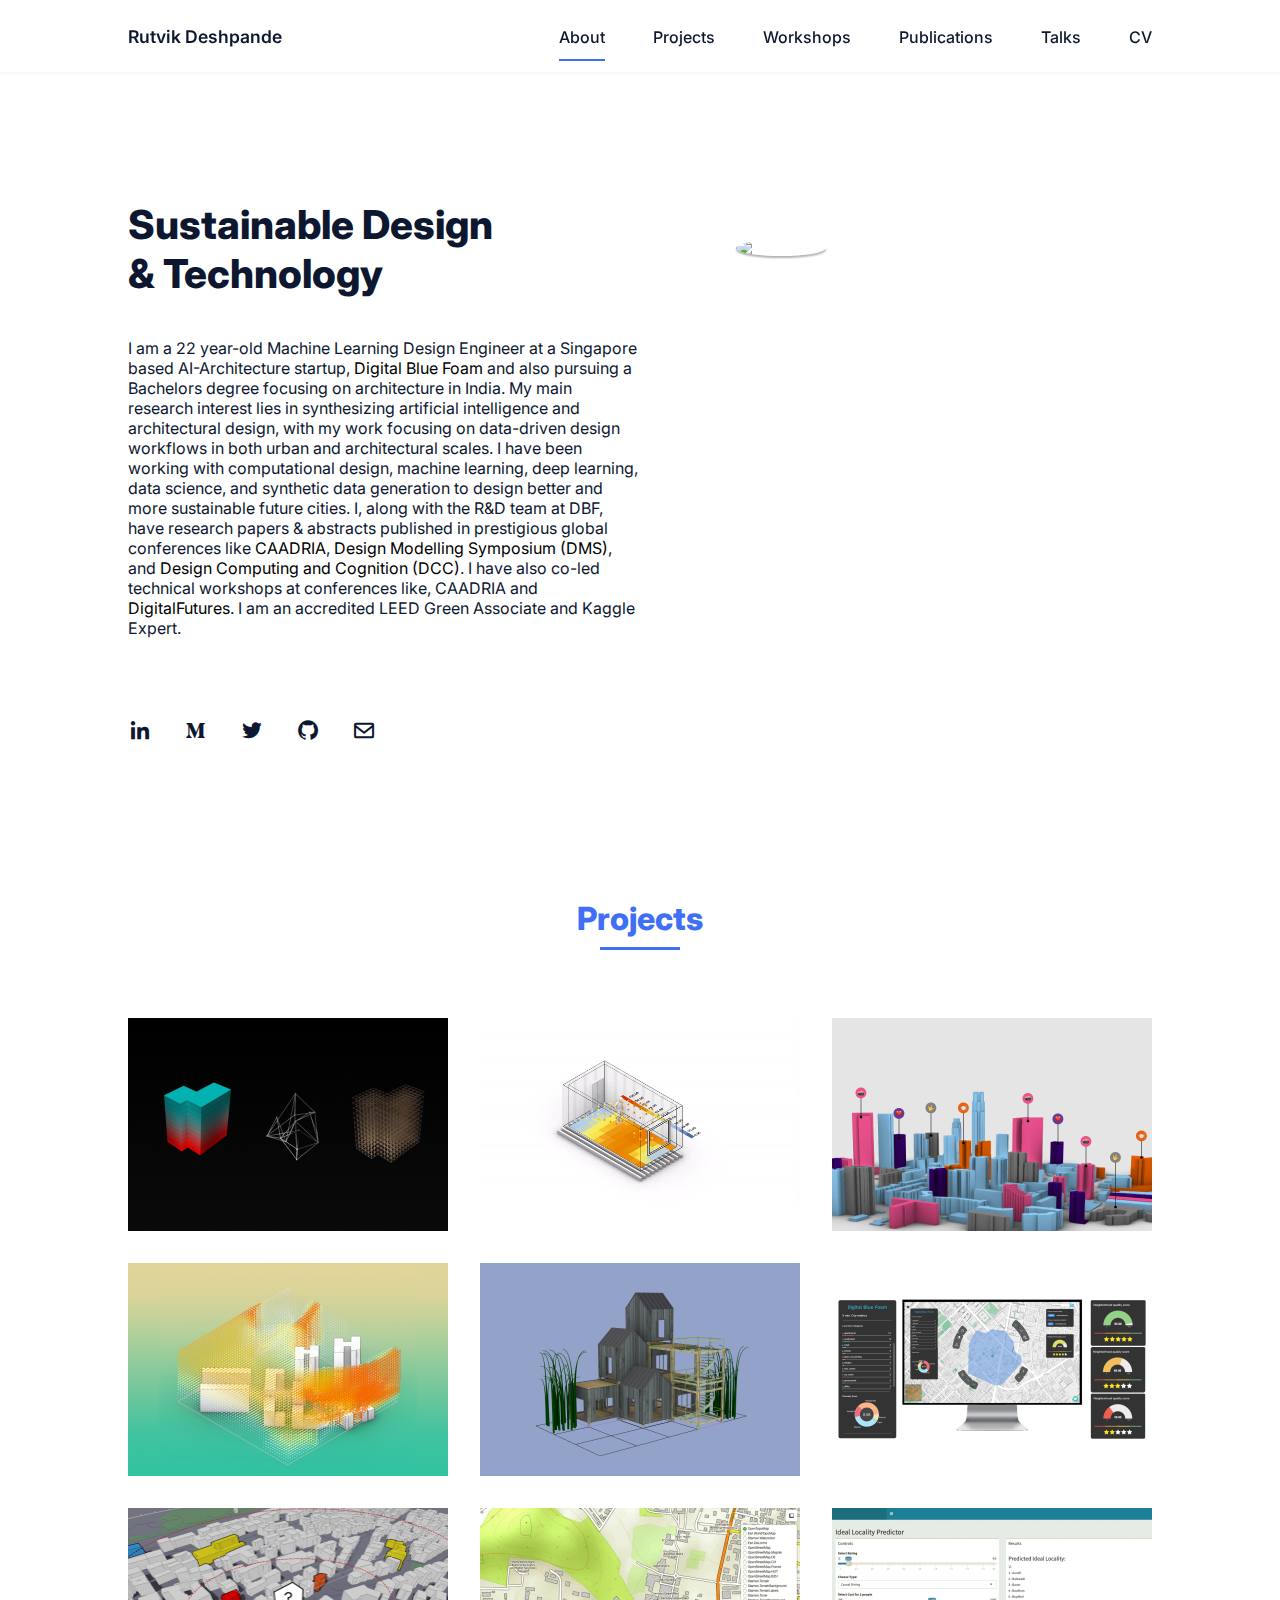
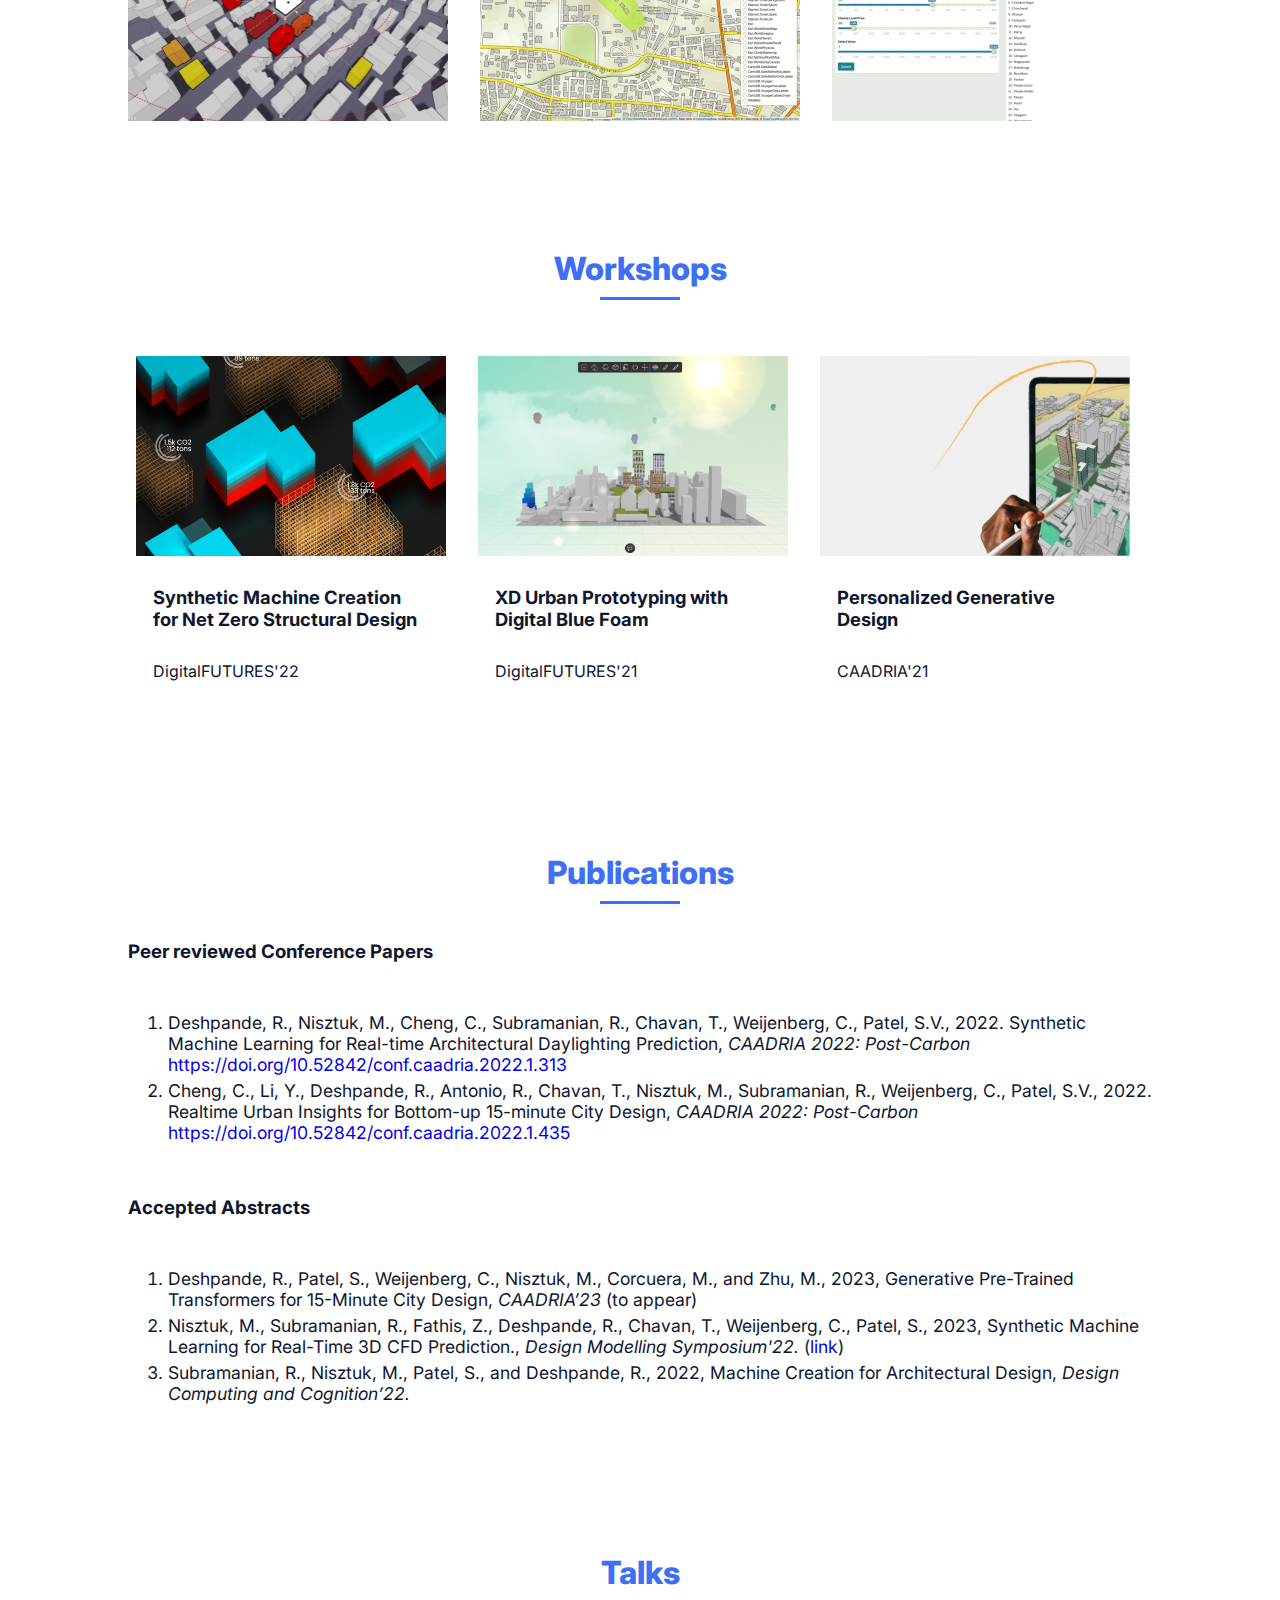
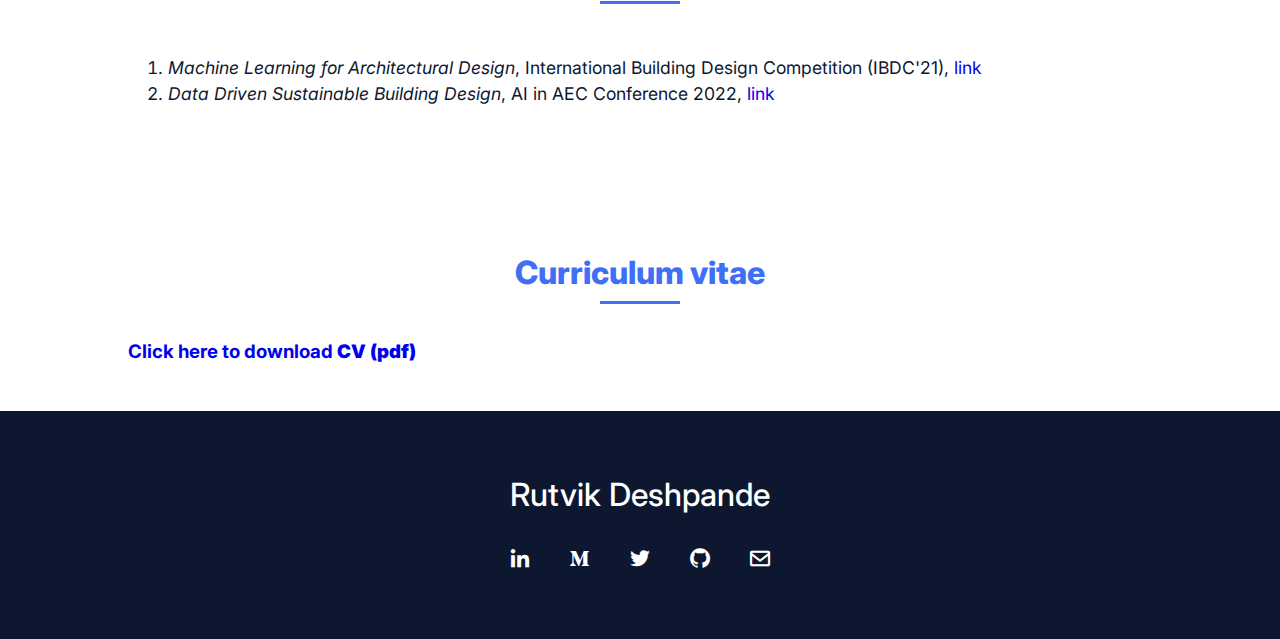
==== commit 2d15c0e0: "publications" ====
--- a/index.html
+++ b/index.html
@@ -174,9 +174,9 @@
                 </ol>
                 <h3>Accepted Abstracts</h3>
                 <ol type="1">
-              <li class="pub__name">R. Deshpande, S. V. Patel, C. Wei, M. Nisztuk, M. Corcuera, and Q. Zhu, Generative Pre-Trained Transformers for 15-Minute City Design, <i>CAADRIA’23</i> (to appear)</li>
-              <li class="pub__name">D. R. Subramanian, M. Nisztuk, S. V. Patel, and R. Deshpande, Machine Creation for Architectural Design, <i>Design Computing and Cognition’22.</i></li>
-              <li class="pub__name">Nisztuk, M., Deshpande, D. R. Subramanian, R., Chavan, T., Weijenberg, C., Patel, S.V., Synthetic Machine Learning for Real-Time 3D CFD Prediction, <i>Design Modelling Symposium'22.</i> (<a href="https://www.researchgate.net/publication/365664646_Synthetic_Machine_Learning_for_Real-Time_3D_CFD_Analysis">link</a>)</li>
+                <li class="pub__name">Deshpande, R., Patel, S., Weijenberg, C., Nisztuk, M., Corcuera, M., and Zhu, M., 2023, Generative Pre-Trained Transformers for 15-Minute City Design, <i>CAADRIA’23</i> (to appear)</li>
+              <li class="pub__name">Nisztuk, M., Subramanian, R., Fathis, Z., Deshpande, R., Chavan, T., Weijenberg, C., Patel, S., 2023, Synthetic Machine Learning for Real-Time 3D CFD Prediction., <i>Design Modelling Symposium'22.</i> (<a href="https://www.researchgate.net/publication/366849262_Abstract_Synthetic_Machine_Learning_for_Real-Time_3D_CFD_Prediction">link</a>)</li>
+               <li class="pub__name">Subramanian, R., Nisztuk, M., Patel, S., and Deshpande, R., 2022, Machine Creation for Architectural Design, <i>Design Computing and Cognition’22.</i></li>
             </ol>
             </div>
     
--- a/assets/css/styles.css
+++ b/assets/css/styles.css
@@ -68,6 +68,16 @@
   .navbar-burger {
     display: block;
   }
+  .home {
+    padding: 10rem 0 2rem;
+  }
+  .home__img {
+    width: 550px;
+  }
+
+  .home2 {
+    padding: 2rem 0 2rem;
+  }
 }
 
 /*===== BASE =====*/
@@ -269,6 +279,17 @@
   display: flex;
   flex-direction: row;
 }
+
+@media only screen and (max-width: 768px) {
+  .row {
+    display: block;
+  }
+  .column1,
+  .column2 {
+    width: 100%;
+  }
+}
+
 
 
 .home__data {
@@ -435,7 +456,7 @@
 
 /* ===== PUBLICATIONS =====*/
 .pubs__container {
-  row-gap: 0rem;
+  row-gap: 2rem;
 }
 
 .pub__name {
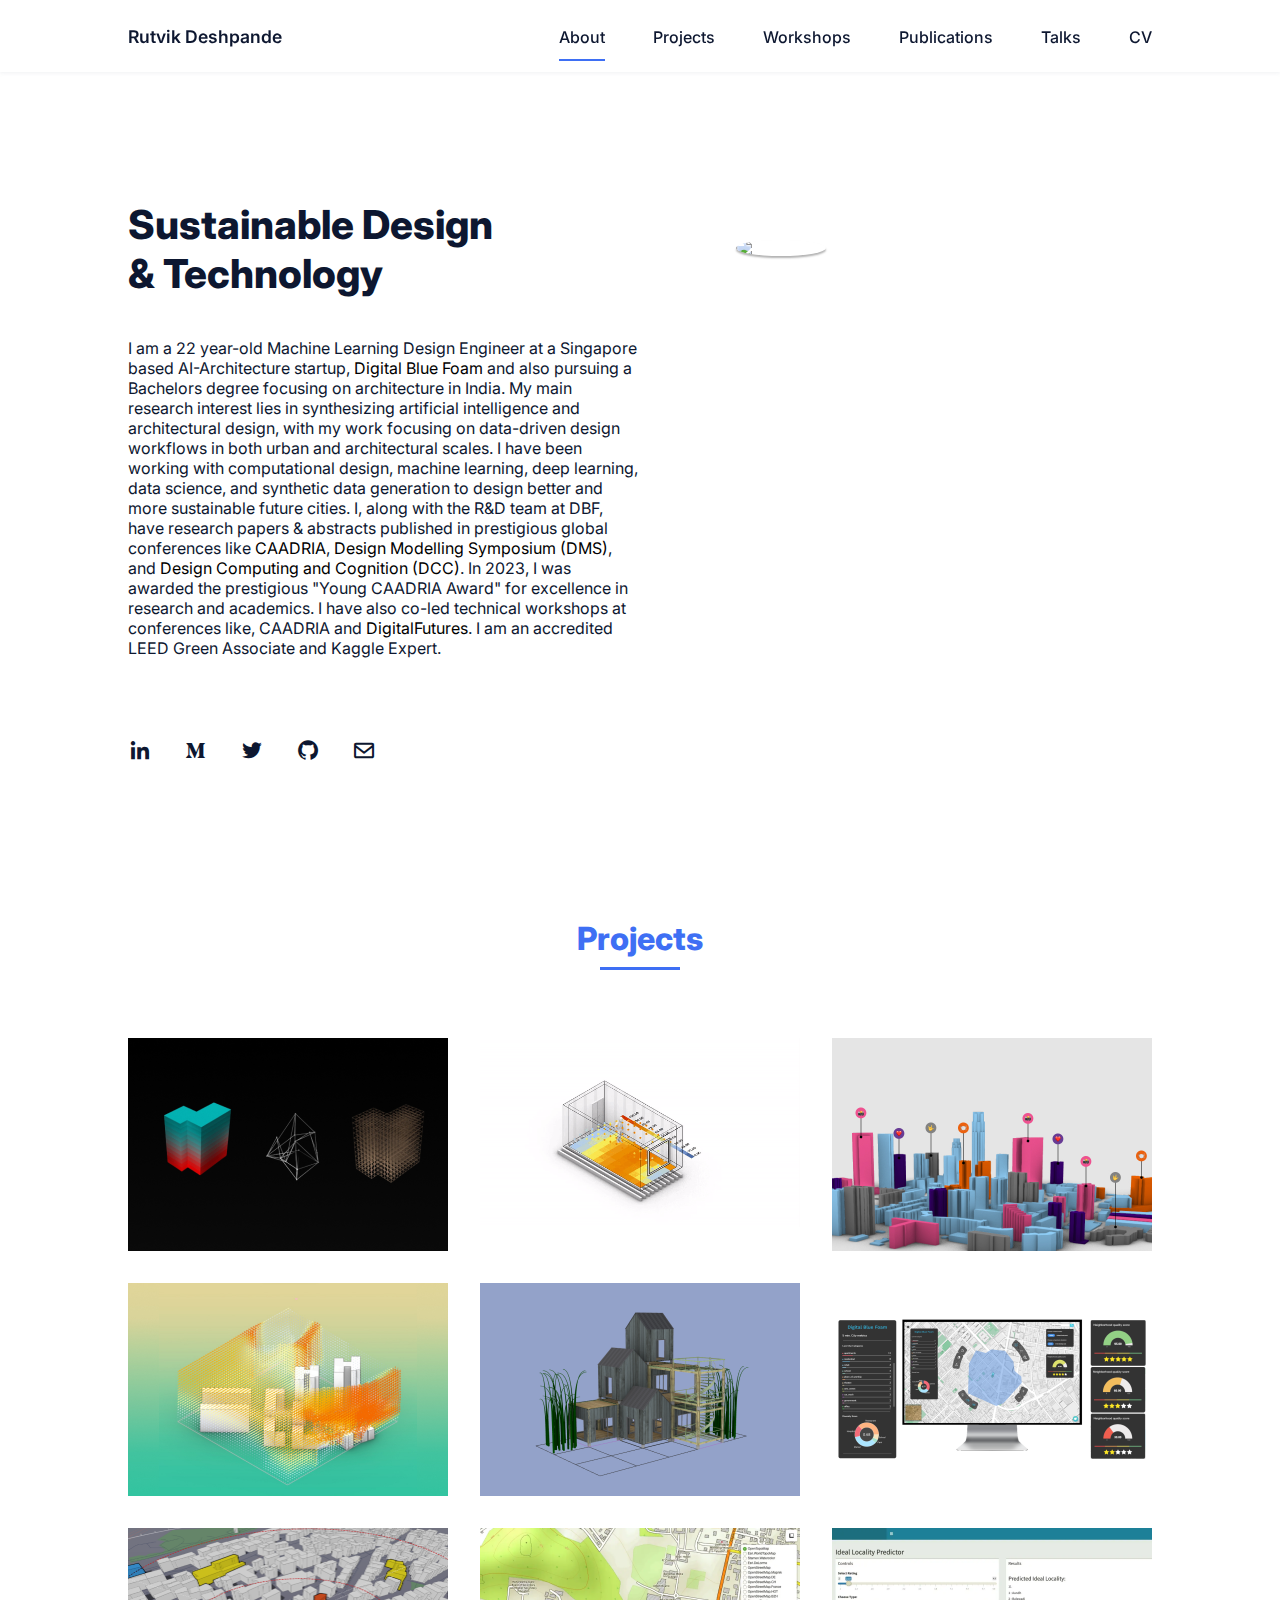
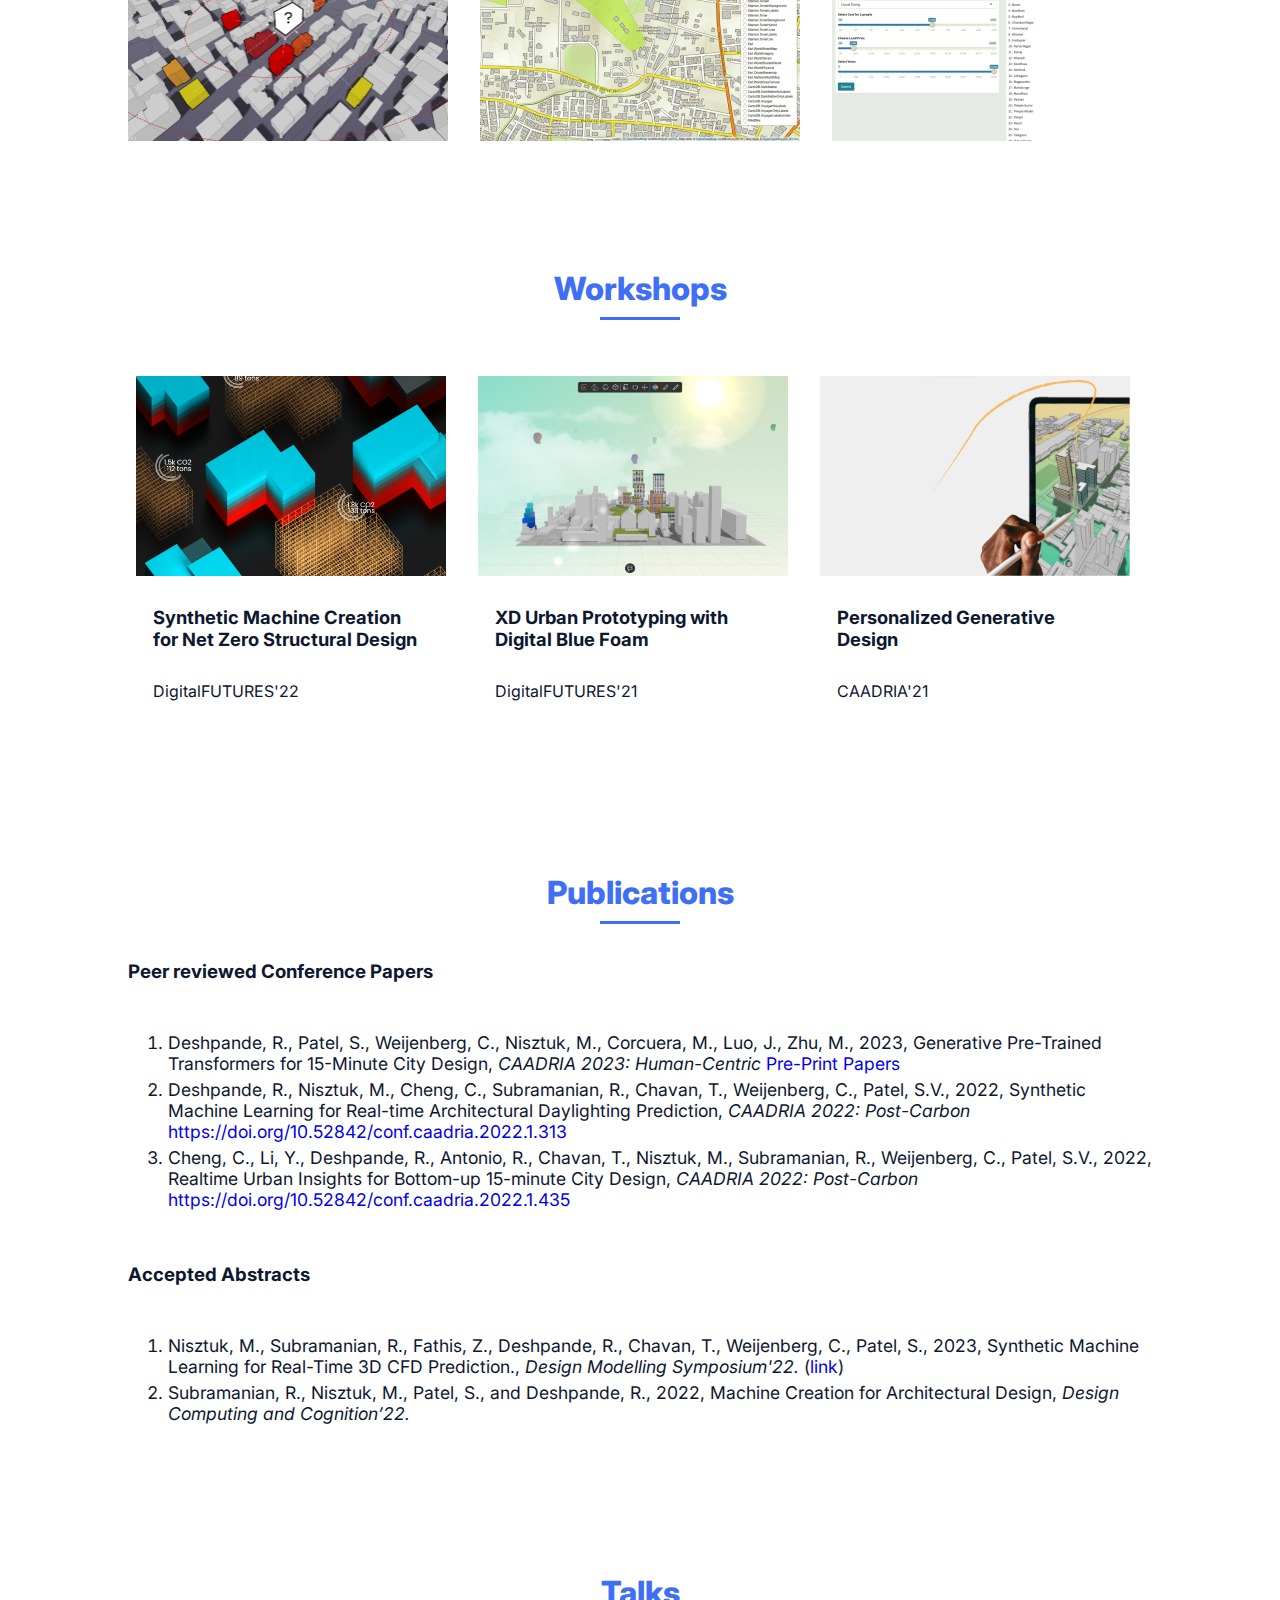
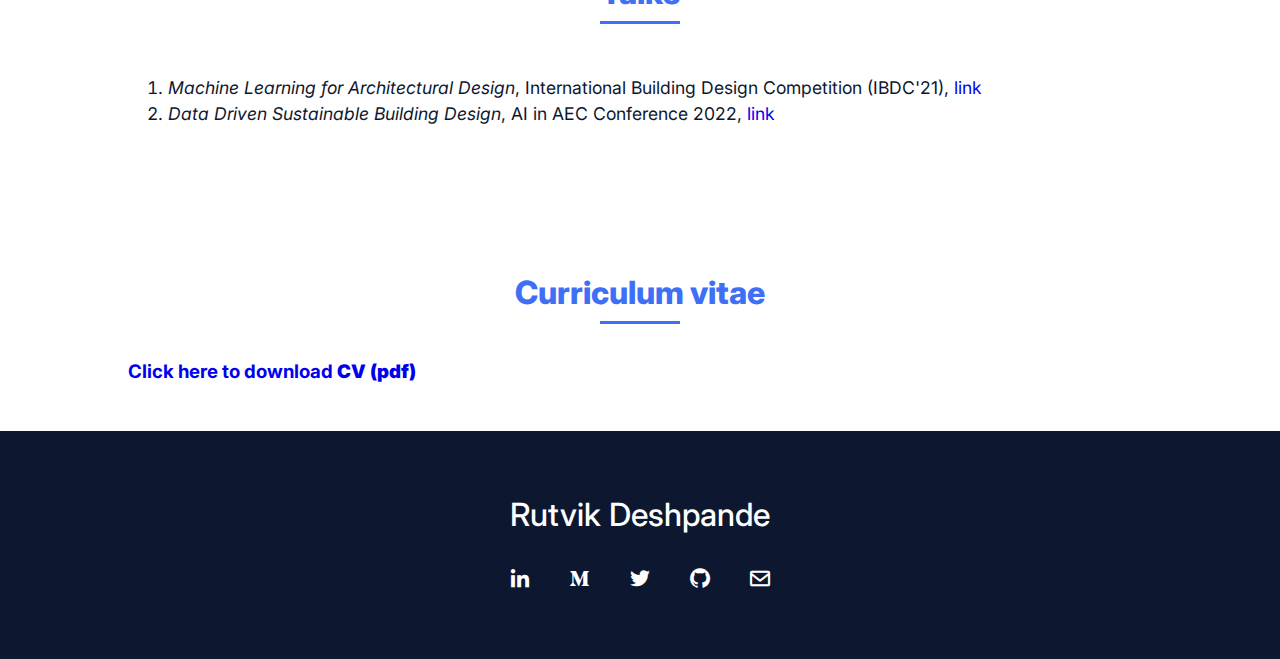
==== commit e5c03954: "Update index.html" ====
--- a/index.html
+++ b/index.html
@@ -49,7 +49,7 @@
                         machine learning, deep learning, data science, and synthetic data generation to design better and more sustainable future cities. 
                         I, along with the R&D team at DBF, have research papers & abstracts published in prestigious global conferences like 
                         <x href="https://caadria2022.org/">CAADRIA</x>, <x href="https://design-modelling-symposium.de/">Design Modelling Symposium (DMS)</x>, and <x href="https://sites.google.com/view/dcc22/?pli=1">Design Computing and Cognition (DCC)</x>. 
-                        I have also co-led technical workshops at conferences like, CAADRIA and <x href="#">DigitalFutures</x>. 
+                        In 2023, I was awarded the prestigious "Young CAADRIA Award" for excellence in research and academics. I have also co-led technical workshops at conferences like, CAADRIA and <x href="#">DigitalFutures</x>. 
                         I am an accredited LEED Green Associate and Kaggle Expert.</p>
                     
                 
@@ -169,12 +169,12 @@
                 <div class="pubs__container bd-grid">
                     <h3>Peer reviewed Conference Papers</h3>
                     <ol type="1">
-                  <li class="pub__name">Deshpande, R., Nisztuk, M., Cheng, C., Subramanian, R., Chavan, T., Weijenberg, C., Patel, S.V., 2022. Synthetic Machine Learning for Real-time Architectural Daylighting Prediction, <i>CAADRIA 2022: Post-Carbon</i> <a href="https://doi.org/10.52842/conf.caadria.2022.1.313">https://doi.org/10.52842/conf.caadria.2022.1.313</a></li>
-                  <li class="pub__name">Cheng, C., Li, Y., Deshpande, R., Antonio, R., Chavan, T., Nisztuk, M., Subramanian, R., Weijenberg, C., Patel, S.V., 2022. Realtime Urban Insights for Bottom-up 15-minute City Design, <i>CAADRIA 2022: Post-Carbon</i> <a href="https://doi.org/10.52842/conf.caadria.2022.1.435">https://doi.org/10.52842/conf.caadria.2022.1.435</a></li>
+                        <li class="pub__name">Deshpande, R., Patel, S., Weijenberg, C., Nisztuk, M., Corcuera, M., Luo, J., Zhu, M., 2023, Generative Pre-Trained Transformers for 15-Minute City Design, <i>CAADRIA 2023: Human-Centric</i> <a href="https://drive.google.com/file/d/1vSQZVuDOdhlj81KuNVga1bI6-Wt2JG8v/view">Pre-Print Papers</a></li>
+                  <li class="pub__name">Deshpande, R., Nisztuk, M., Cheng, C., Subramanian, R., Chavan, T., Weijenberg, C., Patel, S.V., 2022, Synthetic Machine Learning for Real-time Architectural Daylighting Prediction, <i>CAADRIA 2022: Post-Carbon</i> <a href="https://doi.org/10.52842/conf.caadria.2022.1.313">https://doi.org/10.52842/conf.caadria.2022.1.313</a></li>
+                  <li class="pub__name">Cheng, C., Li, Y., Deshpande, R., Antonio, R., Chavan, T., Nisztuk, M., Subramanian, R., Weijenberg, C., Patel, S.V., 2022, Realtime Urban Insights for Bottom-up 15-minute City Design, <i>CAADRIA 2022: Post-Carbon</i> <a href="https://doi.org/10.52842/conf.caadria.2022.1.435">https://doi.org/10.52842/conf.caadria.2022.1.435</a></li>
                 </ol>
                 <h3>Accepted Abstracts</h3>
                 <ol type="1">
-                <li class="pub__name">Deshpande, R., Patel, S., Weijenberg, C., Nisztuk, M., Corcuera, M., and Zhu, M., 2023, Generative Pre-Trained Transformers for 15-Minute City Design, <i>CAADRIA’23</i> (to appear)</li>
               <li class="pub__name">Nisztuk, M., Subramanian, R., Fathis, Z., Deshpande, R., Chavan, T., Weijenberg, C., Patel, S., 2023, Synthetic Machine Learning for Real-Time 3D CFD Prediction., <i>Design Modelling Symposium'22.</i> (<a href="https://www.researchgate.net/publication/366849262_Abstract_Synthetic_Machine_Learning_for_Real-Time_3D_CFD_Prediction">link</a>)</li>
                <li class="pub__name">Subramanian, R., Nisztuk, M., Patel, S., and Deshpande, R., 2022, Machine Creation for Architectural Design, <i>Design Computing and Cognition’22.</i></li>
             </ol>
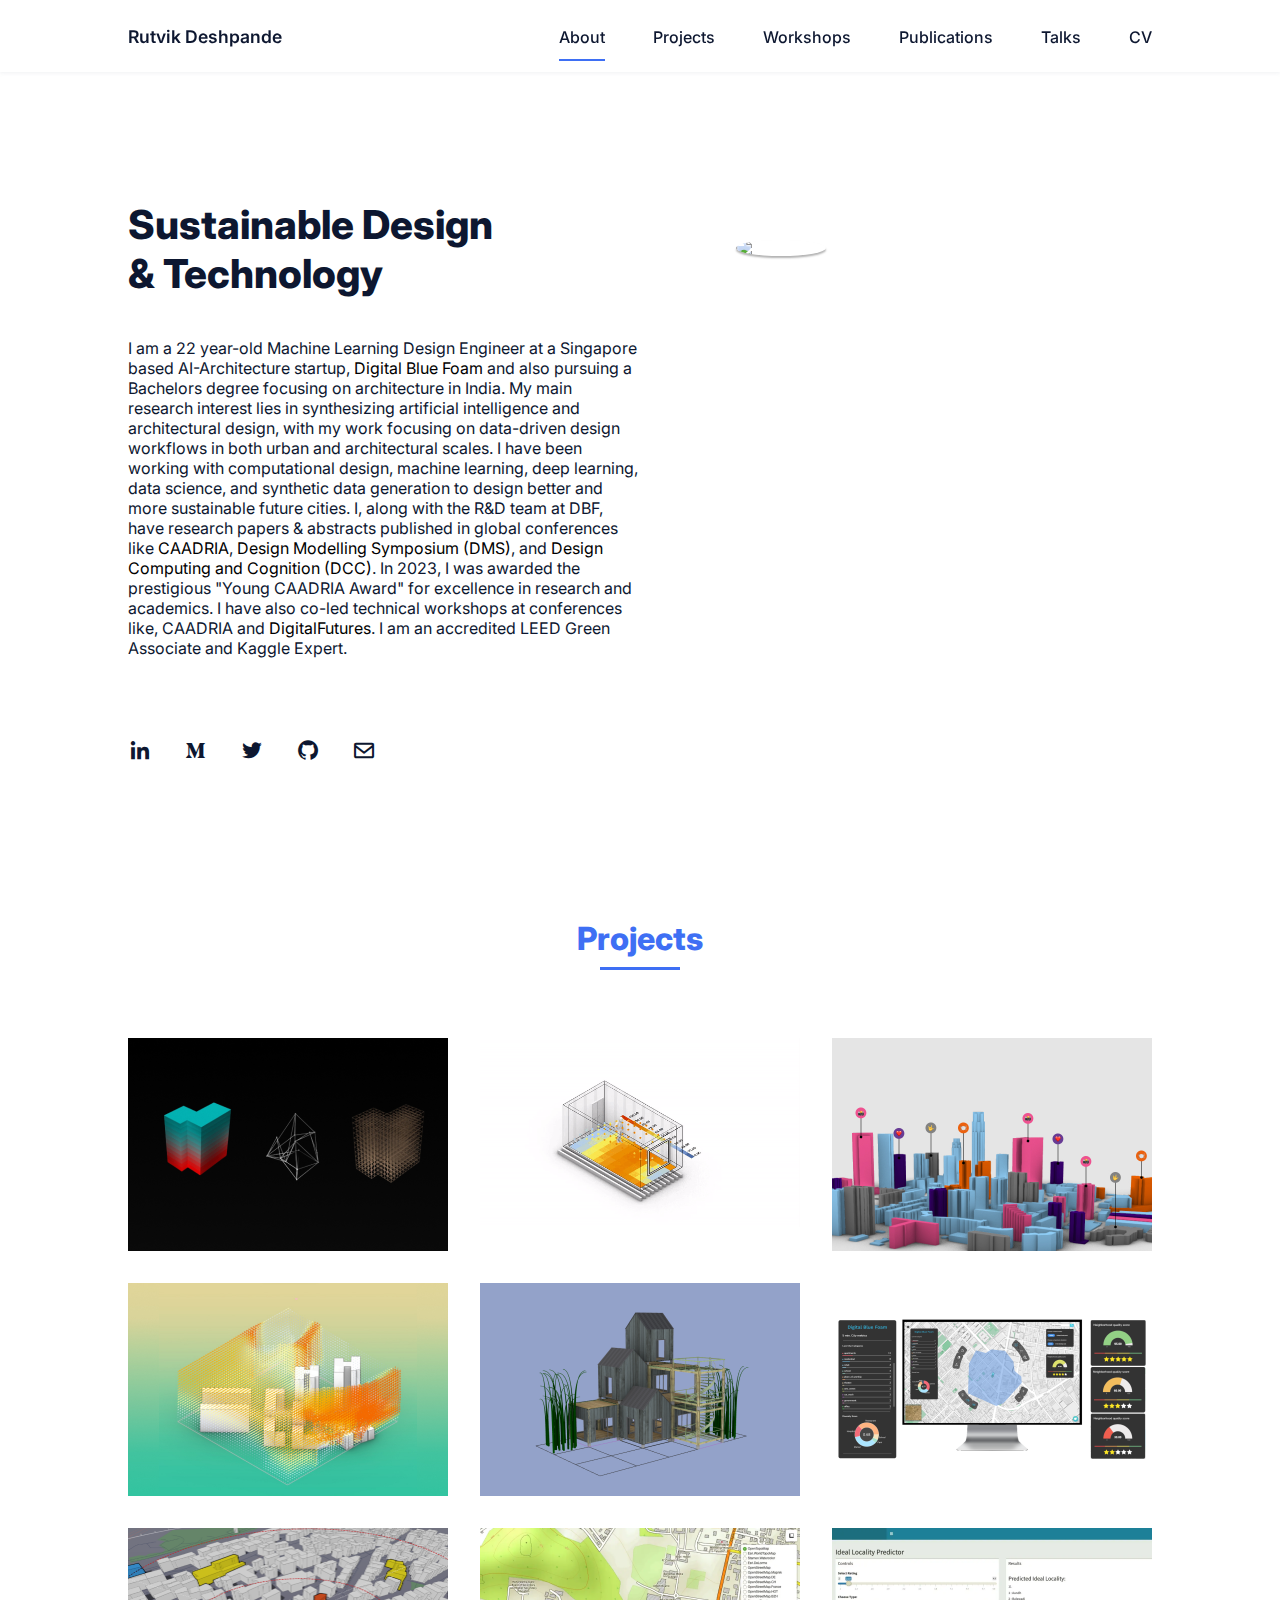
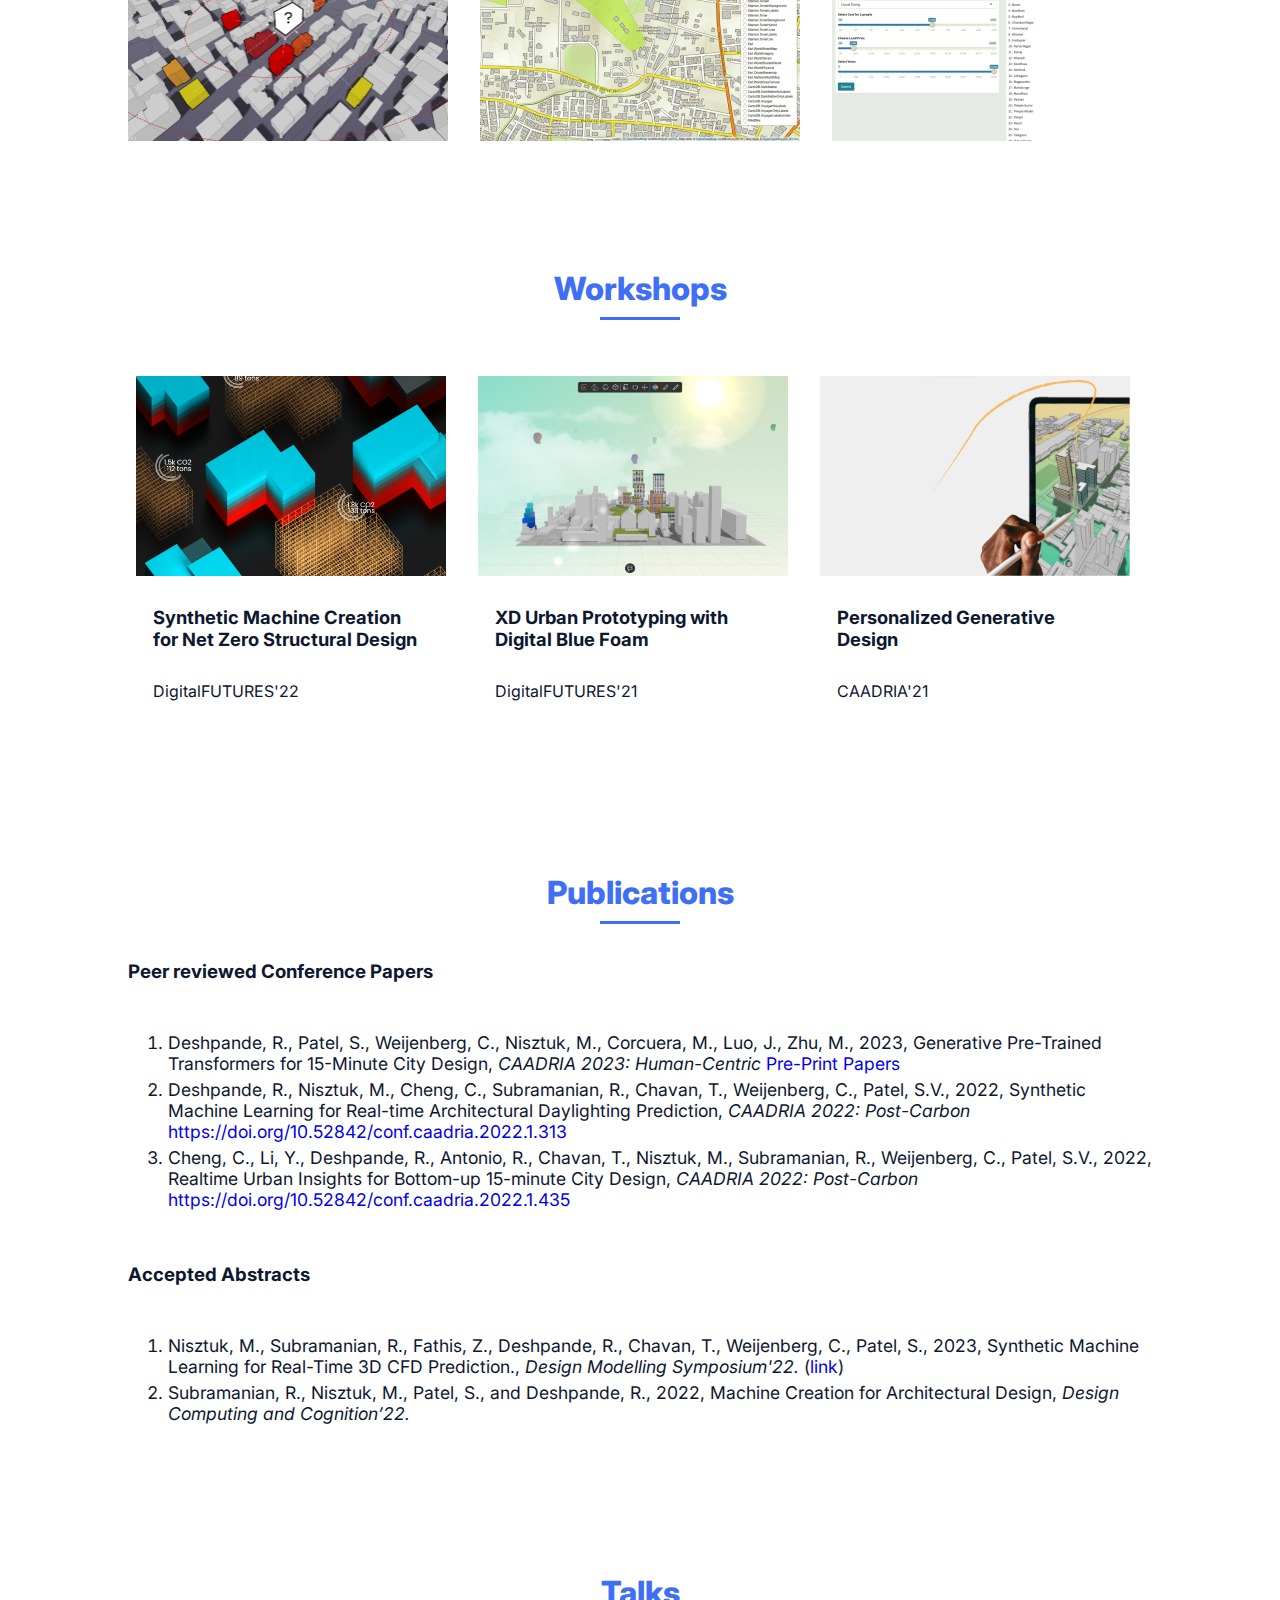
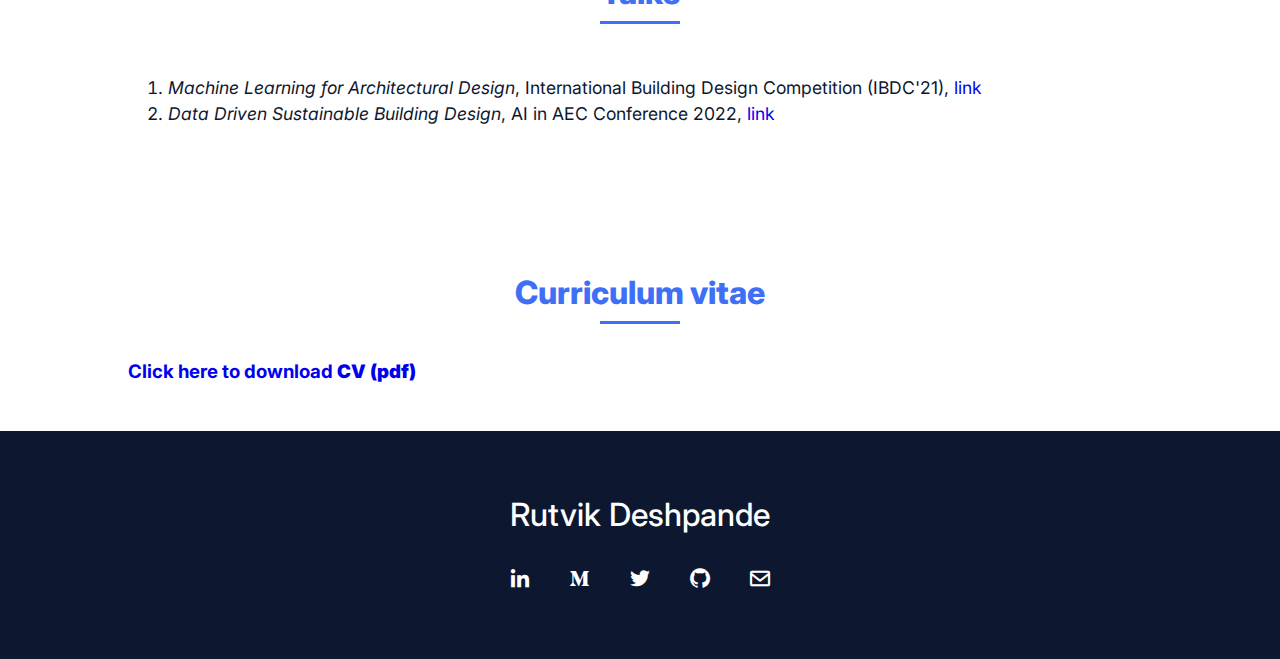
==== commit f768af4d: "Update index.html" ====
--- a/index.html
+++ b/index.html
@@ -47,7 +47,7 @@
                         My main research interest lies in synthesizing artificial intelligence and architectural design, with my work focusing on 
                         data-driven design workflows in both urban and architectural scales. I have been working with computational design, 
                         machine learning, deep learning, data science, and synthetic data generation to design better and more sustainable future cities. 
-                        I, along with the R&D team at DBF, have research papers & abstracts published in prestigious global conferences like 
+                        I, along with the R&D team at DBF, have research papers & abstracts published in global conferences like 
                         <x href="https://caadria2022.org/">CAADRIA</x>, <x href="https://design-modelling-symposium.de/">Design Modelling Symposium (DMS)</x>, and <x href="https://sites.google.com/view/dcc22/?pli=1">Design Computing and Cognition (DCC)</x>. 
                         In 2023, I was awarded the prestigious "Young CAADRIA Award" for excellence in research and academics. I have also co-led technical workshops at conferences like, CAADRIA and <x href="#">DigitalFutures</x>. 
                         I am an accredited LEED Green Associate and Kaggle Expert.</p>
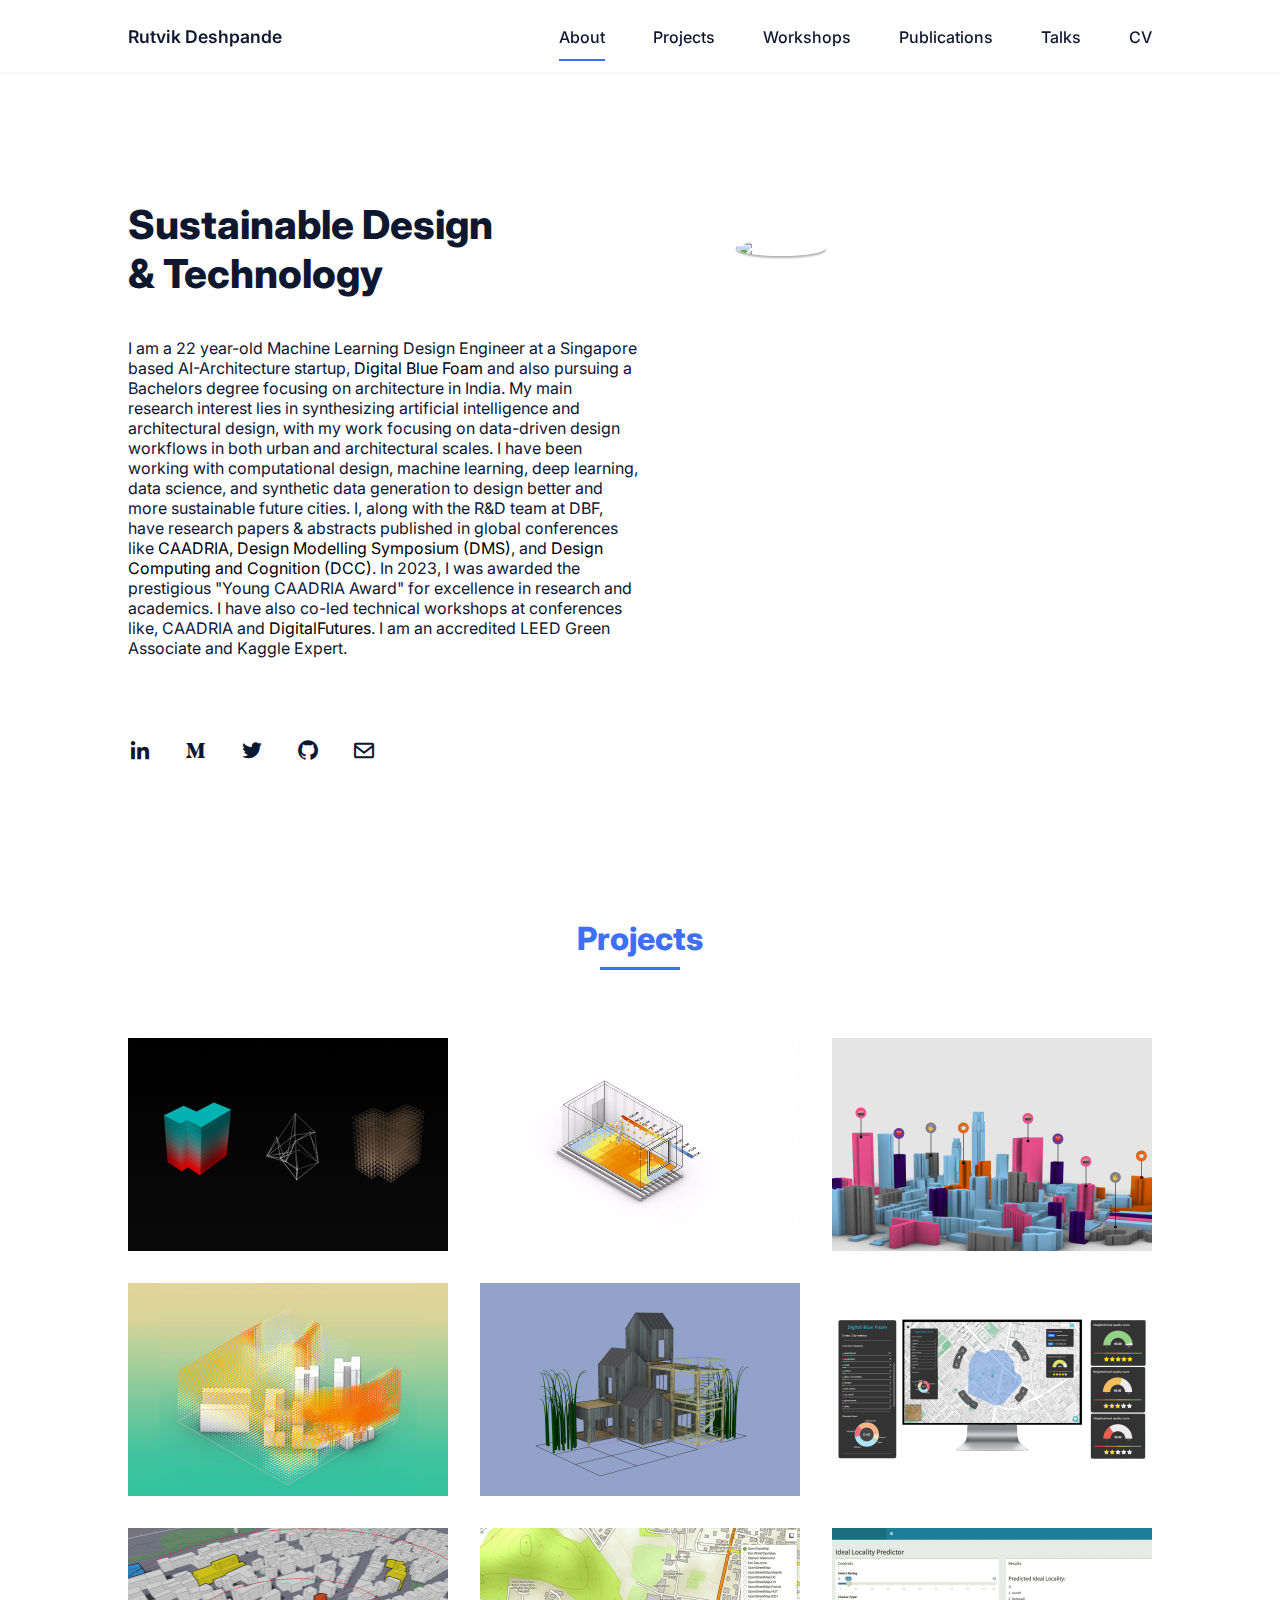
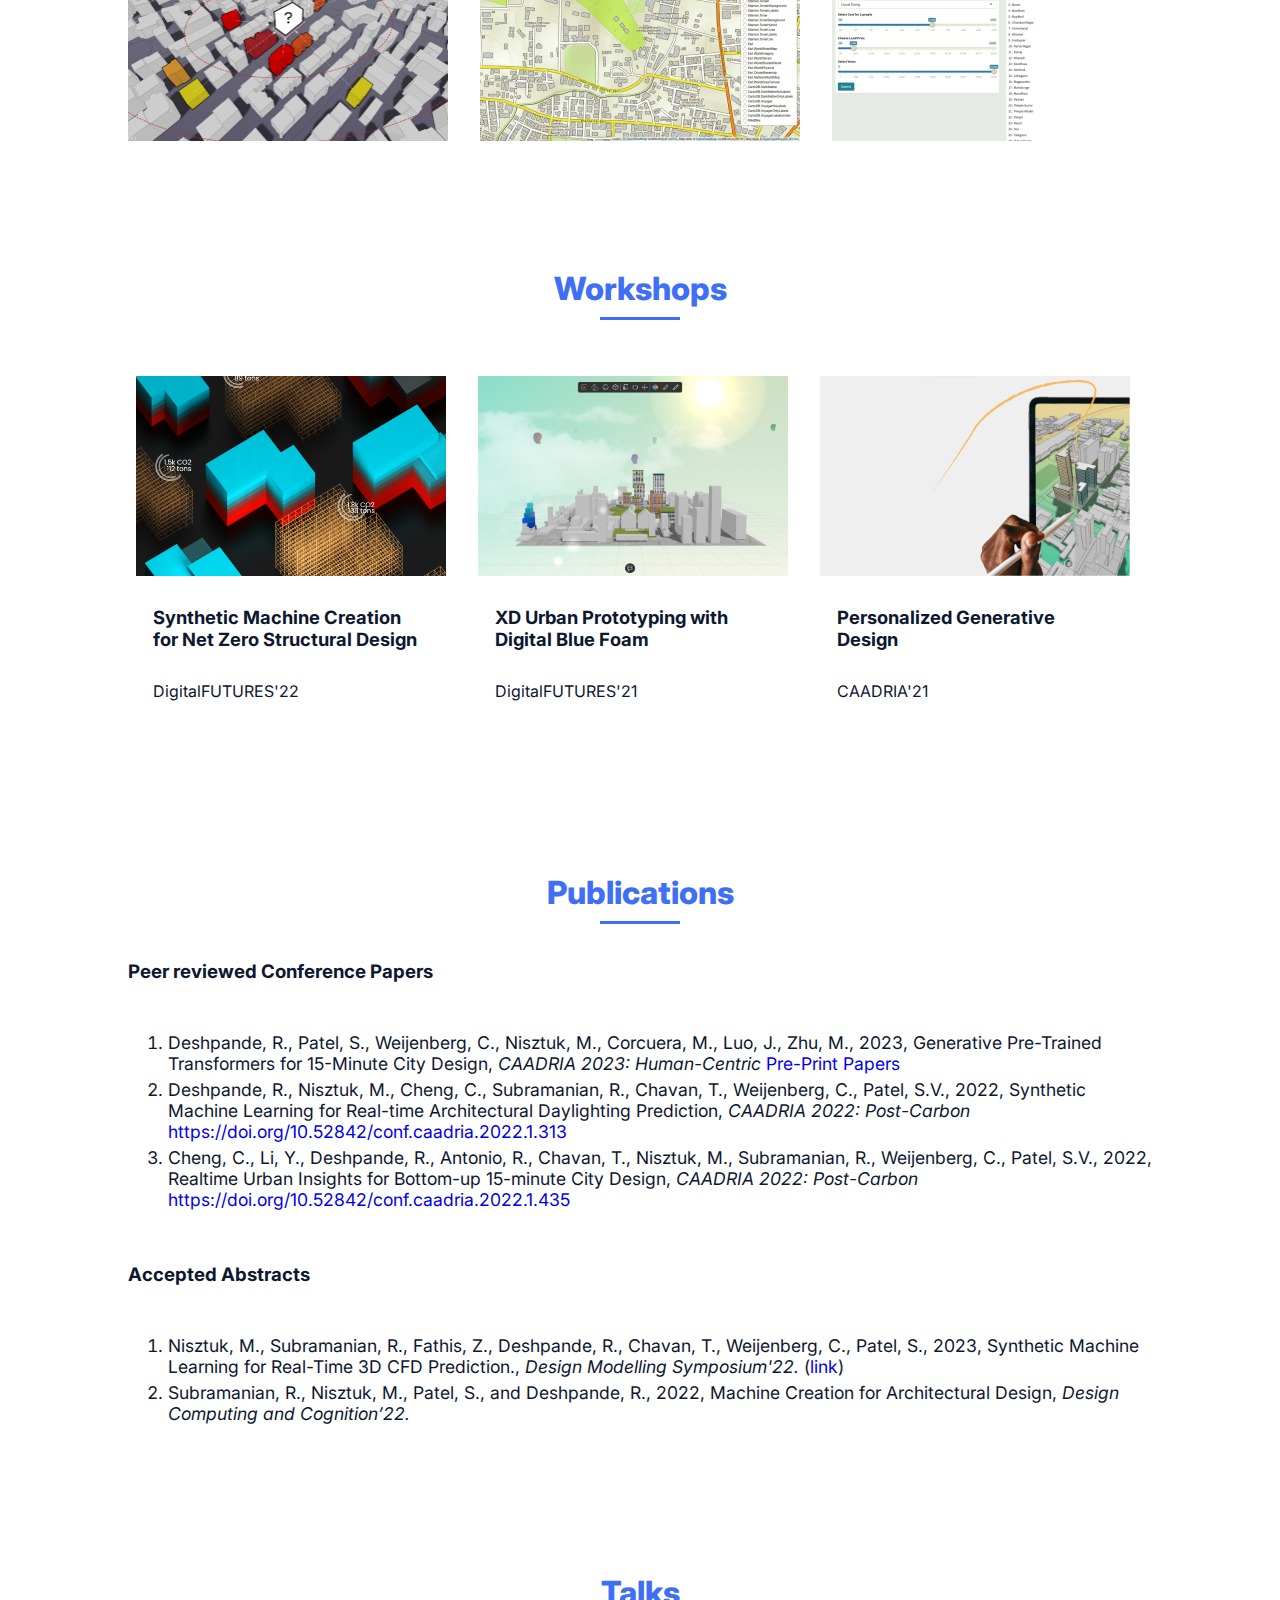
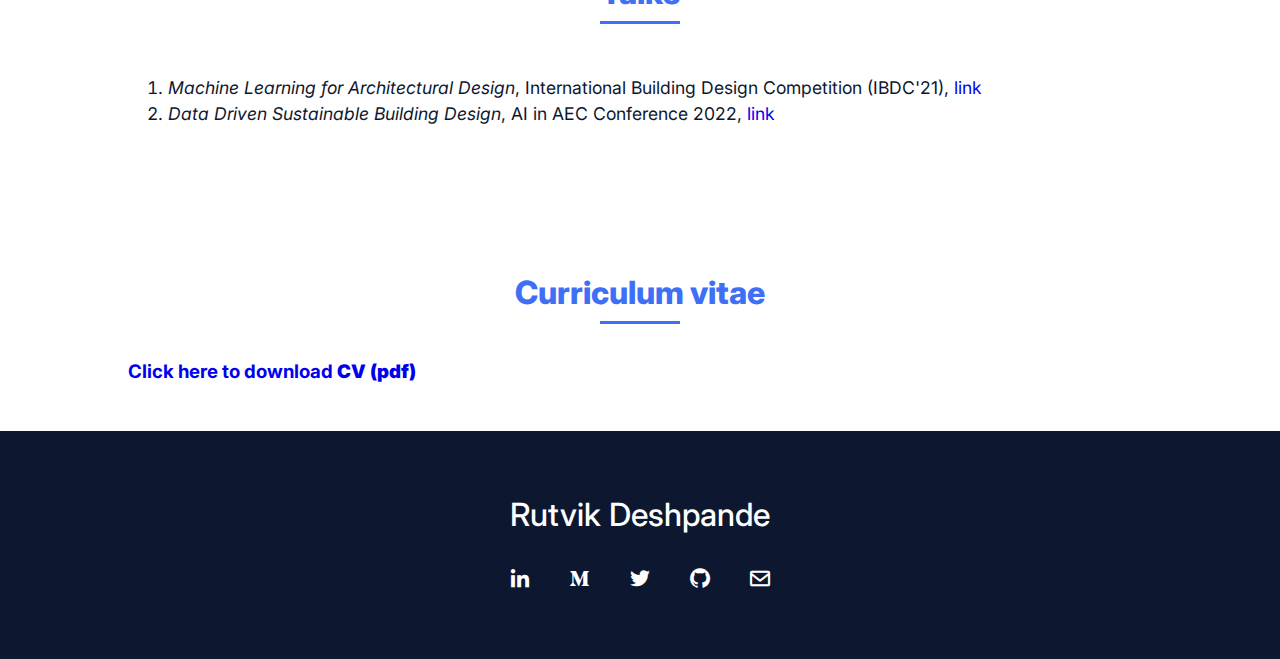
==== commit 04717eaf: "Update index" ====
--- a/index.html
+++ b/index.html
@@ -203,7 +203,7 @@
         <section class="pubs section" id="CV">
             <h2 class="section-title">Curriculum vitae</h2>
             <div class="pubs__container bd-grid">
-            <h3><a href="assets/cv/Rutvik-Deshpande_cv.pdf" target="_blank">Click here to download <b>CV (pdf)</b></a></h3>
+            <h3><a href="assets/cv/Rutvik-Deshpande_cv_2.pdf" target="_blank">Click here to download <b>CV (pdf)</b></a></h3>
         </div></section>
         <!--===== FOOTER =====-->
         <footer class="footer">
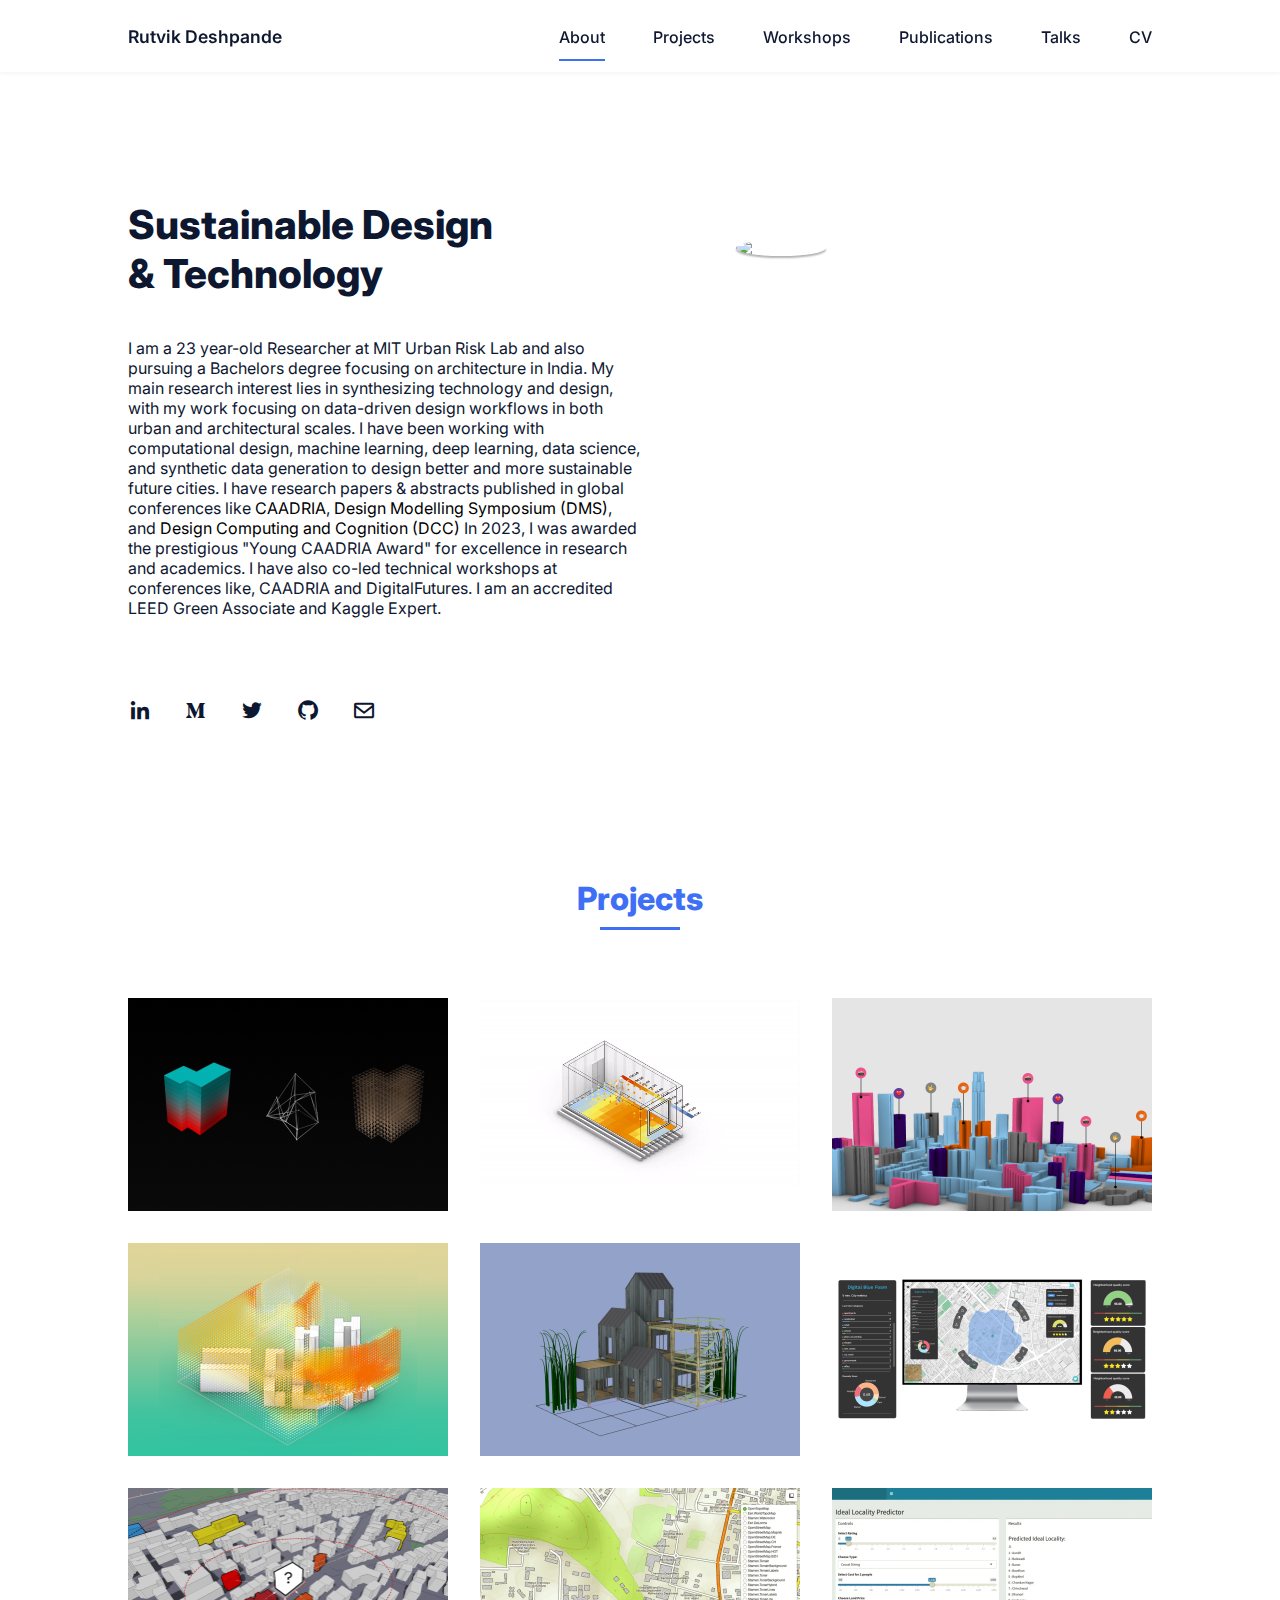
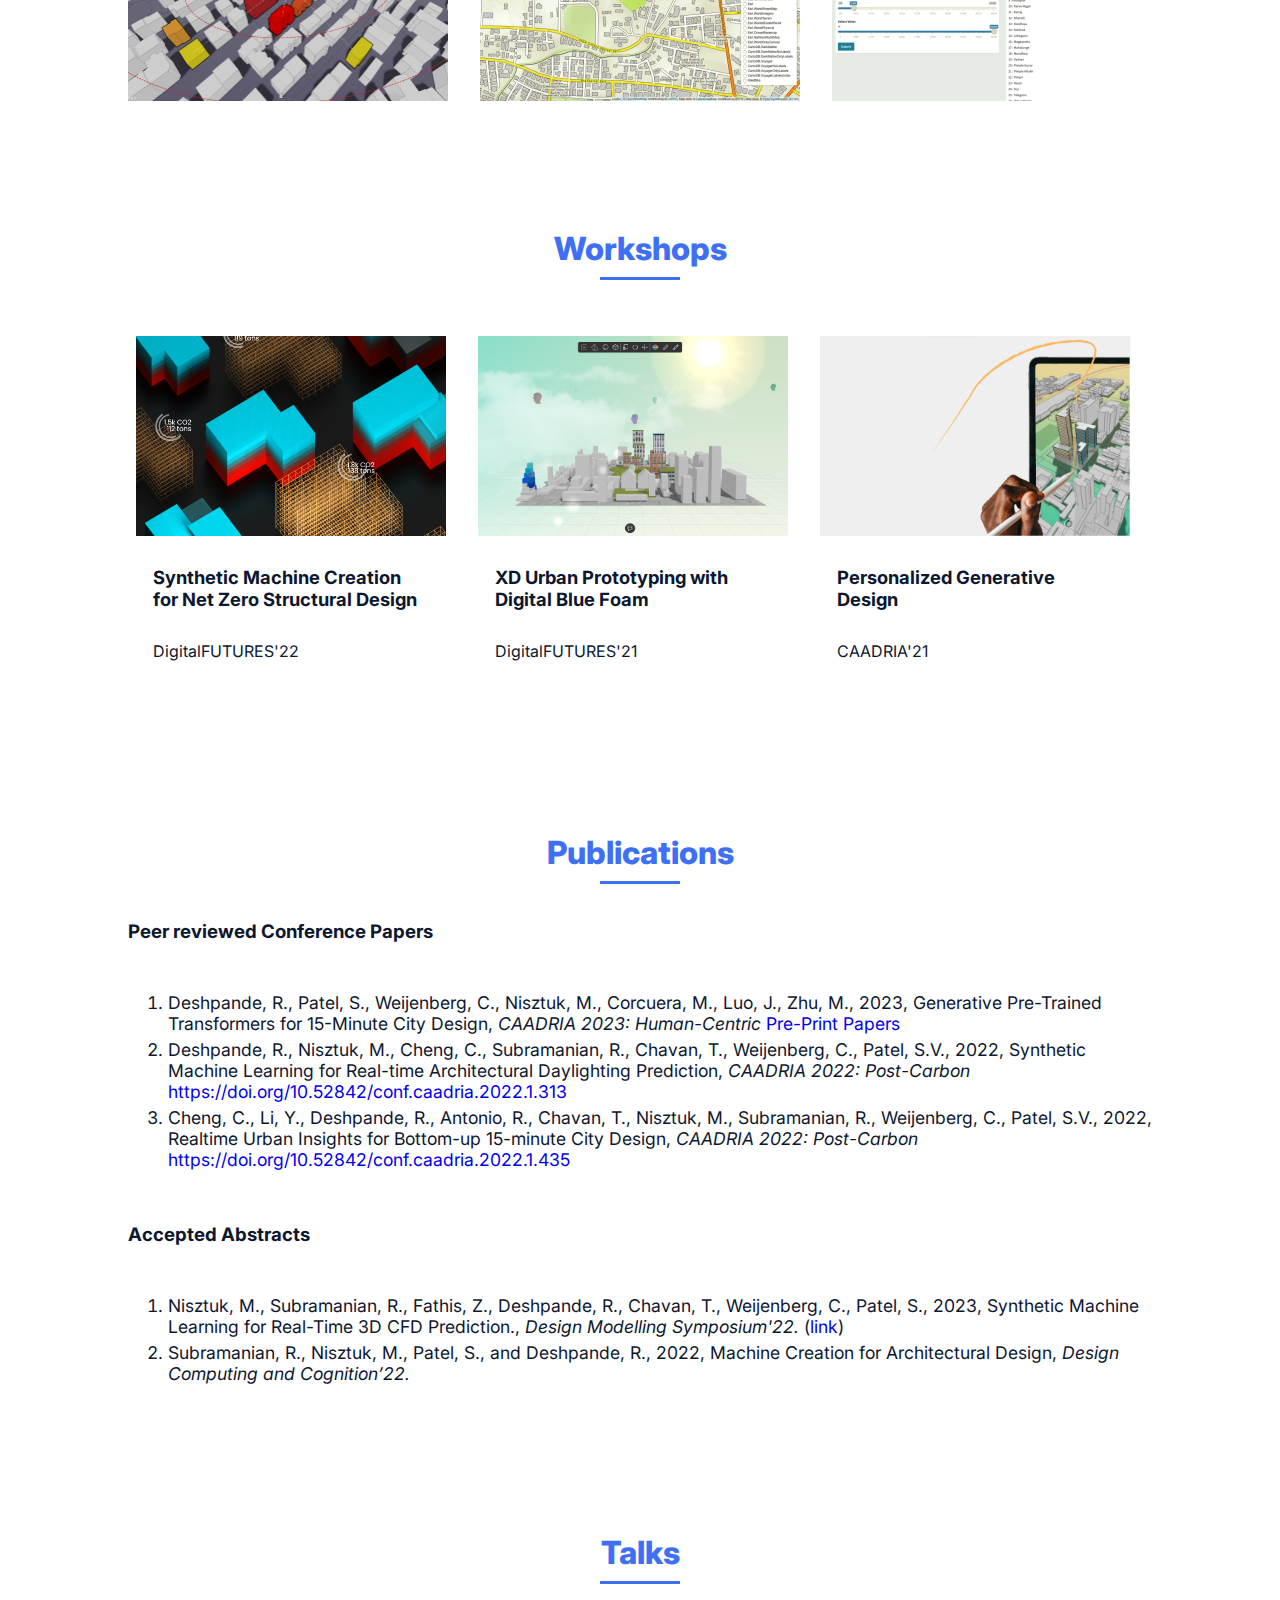
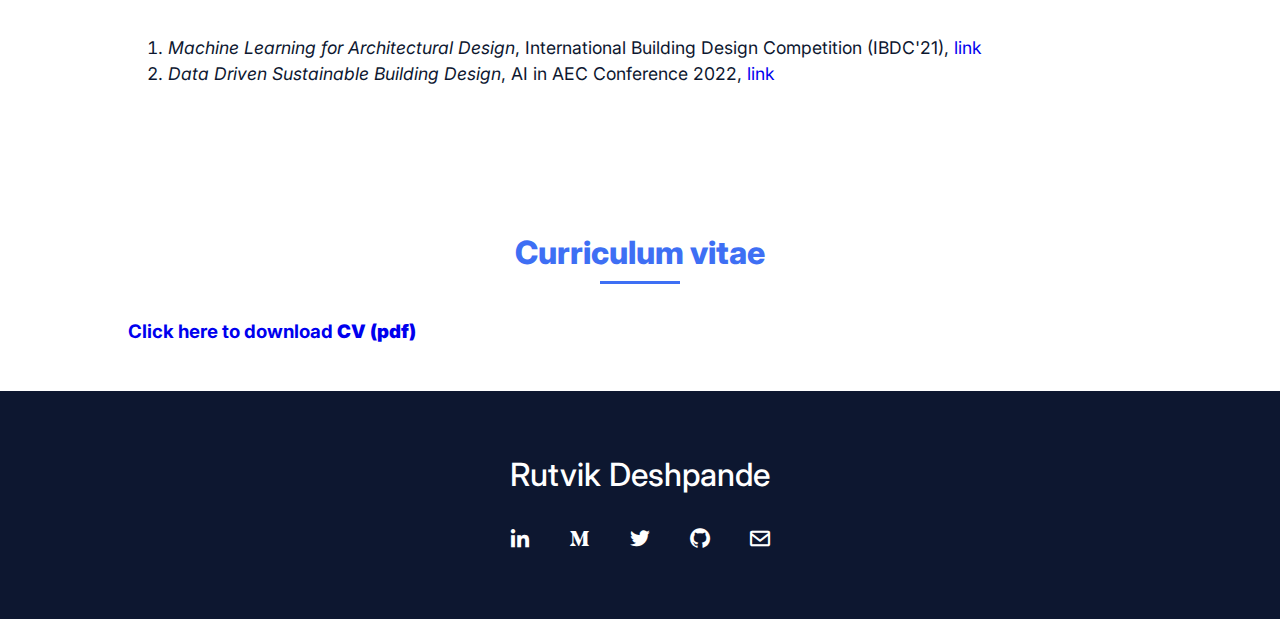
==== commit 9b0e9816: "Update bio" ====
--- a/index.html
+++ b/index.html
@@ -42,15 +42,18 @@
                 <div class="column1">
                     
                     <h1 class="home__title">Sustainable Design<br>& Technology<br></h1>
-                    <p class="about__text">I am a 22 year-old Machine Learning Design Engineer at a Singapore based AI-Architecture startup, 
-                        <x href="#">Digital Blue Foam</x> and also pursuing a Bachelors degree focusing on architecture in India. 
-                        My main research interest lies in synthesizing artificial intelligence and architectural design, with my work focusing on 
-                        data-driven design workflows in both urban and architectural scales. I have been working with computational design, 
-                        machine learning, deep learning, data science, and synthetic data generation to design better and more sustainable future cities. 
-                        I, along with the R&D team at DBF, have research papers & abstracts published in global conferences like 
-                        <x href="https://caadria2022.org/">CAADRIA</x>, <x href="https://design-modelling-symposium.de/">Design Modelling Symposium (DMS)</x>, and <x href="https://sites.google.com/view/dcc22/?pli=1">Design Computing and Cognition (DCC)</x>. 
-                        In 2023, I was awarded the prestigious "Young CAADRIA Award" for excellence in research and academics. I have also co-led technical workshops at conferences like, CAADRIA and <x href="#">DigitalFutures</x>. 
-                        I am an accredited LEED Green Associate and Kaggle Expert.</p>
+
+                    
+                    <p class="about__text">I am a 23 year-old Researcher at MIT Urban Risk Lab and also pursuing a Bachelors degree focusing on architecture in India. 
+                    My main research interest lies in synthesizing technology and design, with my work focusing on data-driven design workflows in both urban and 
+                    architectural scales. 
+
+I have been working with computational design, machine learning, deep learning, data science, and synthetic data generation to design better and more 
+                    sustainable future cities. I have research papers & abstracts published in global conferences like 
+                        <x href="https://caadria2022.org/">CAADRIA</x>, <x href="https://design-modelling-symposium.de/">Design Modelling Symposium (DMS)</x>,
+                    and <x href="https://sites.google.com/view/dcc22/?pli=1">Design Computing and Cognition (DCC)</x> In 2023, I was awarded the prestigious "Young CAADRIA Award" for excellence in research and academics. 
+                    I have also co-led technical workshops at conferences like, CAADRIA and DigitalFutures. 
+                    I am an accredited LEED Green Associate and Kaggle Expert.</p>
                     
                 
                 </div>
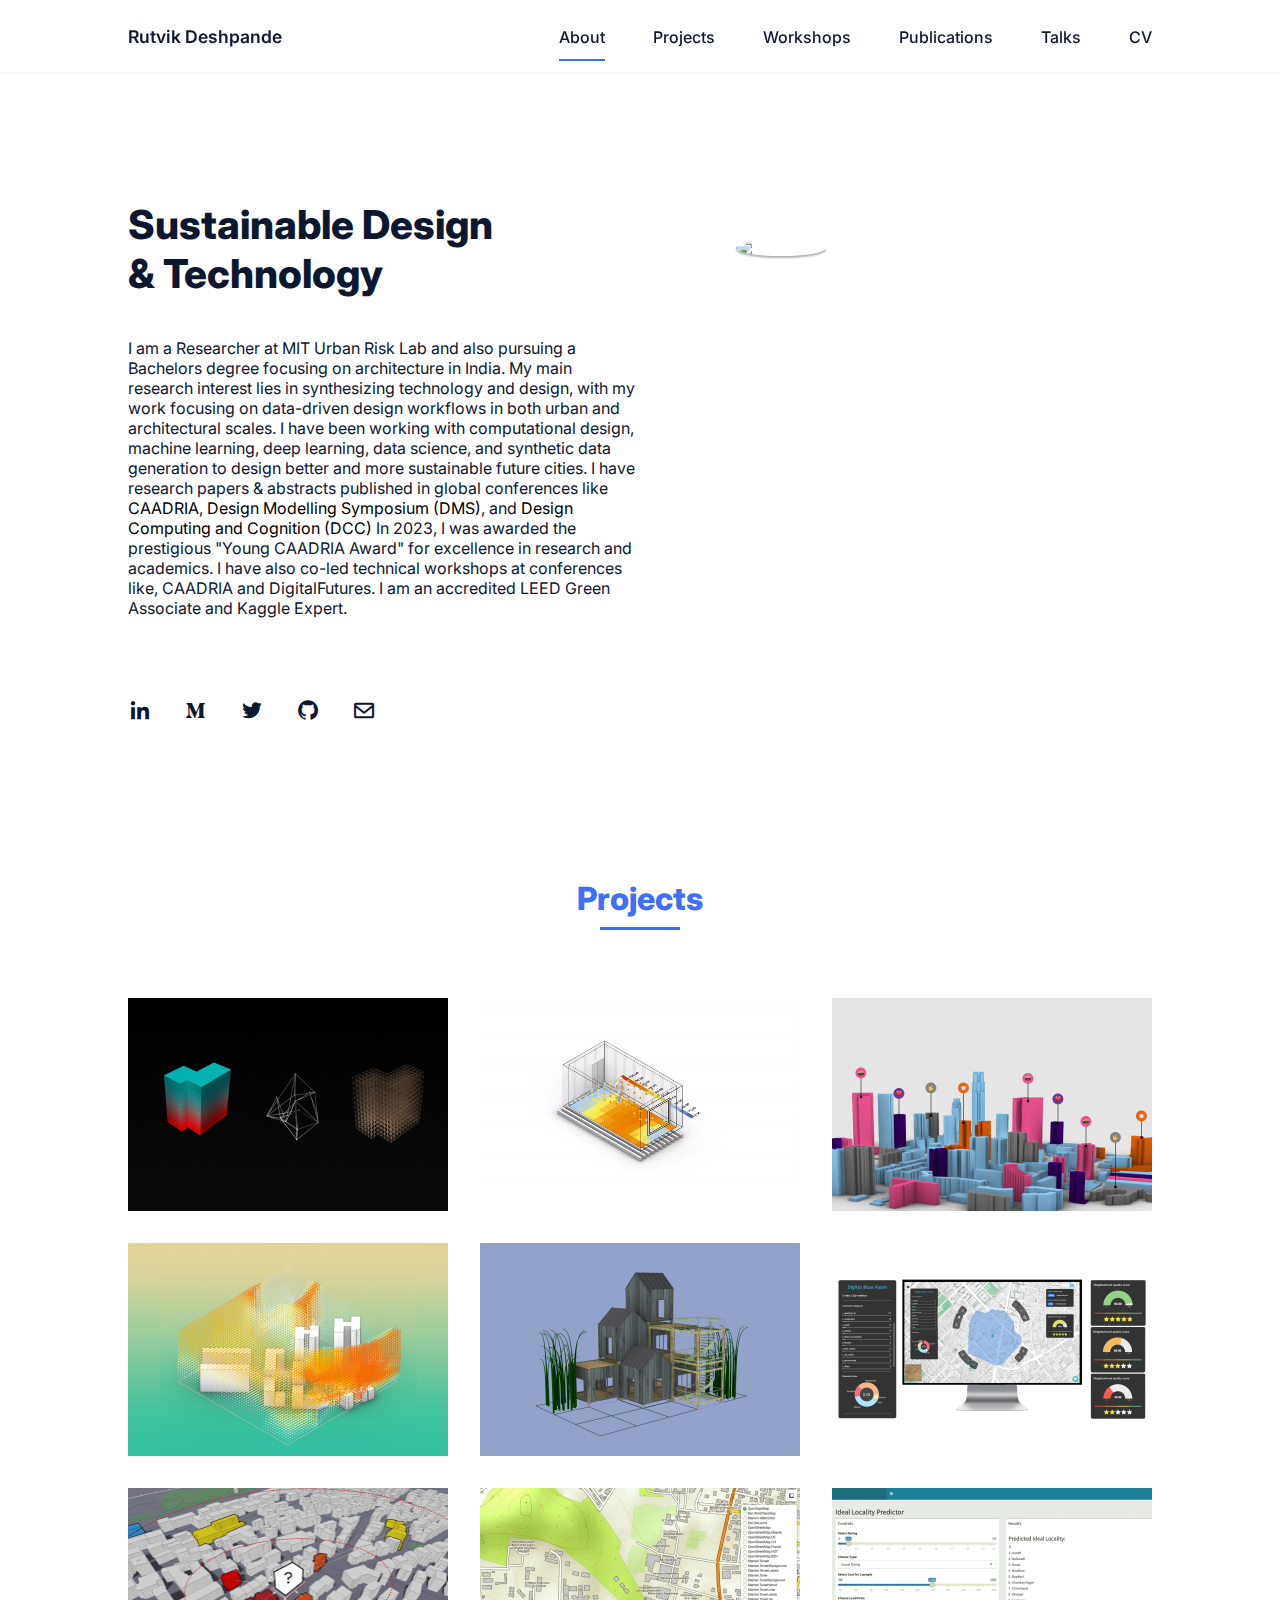
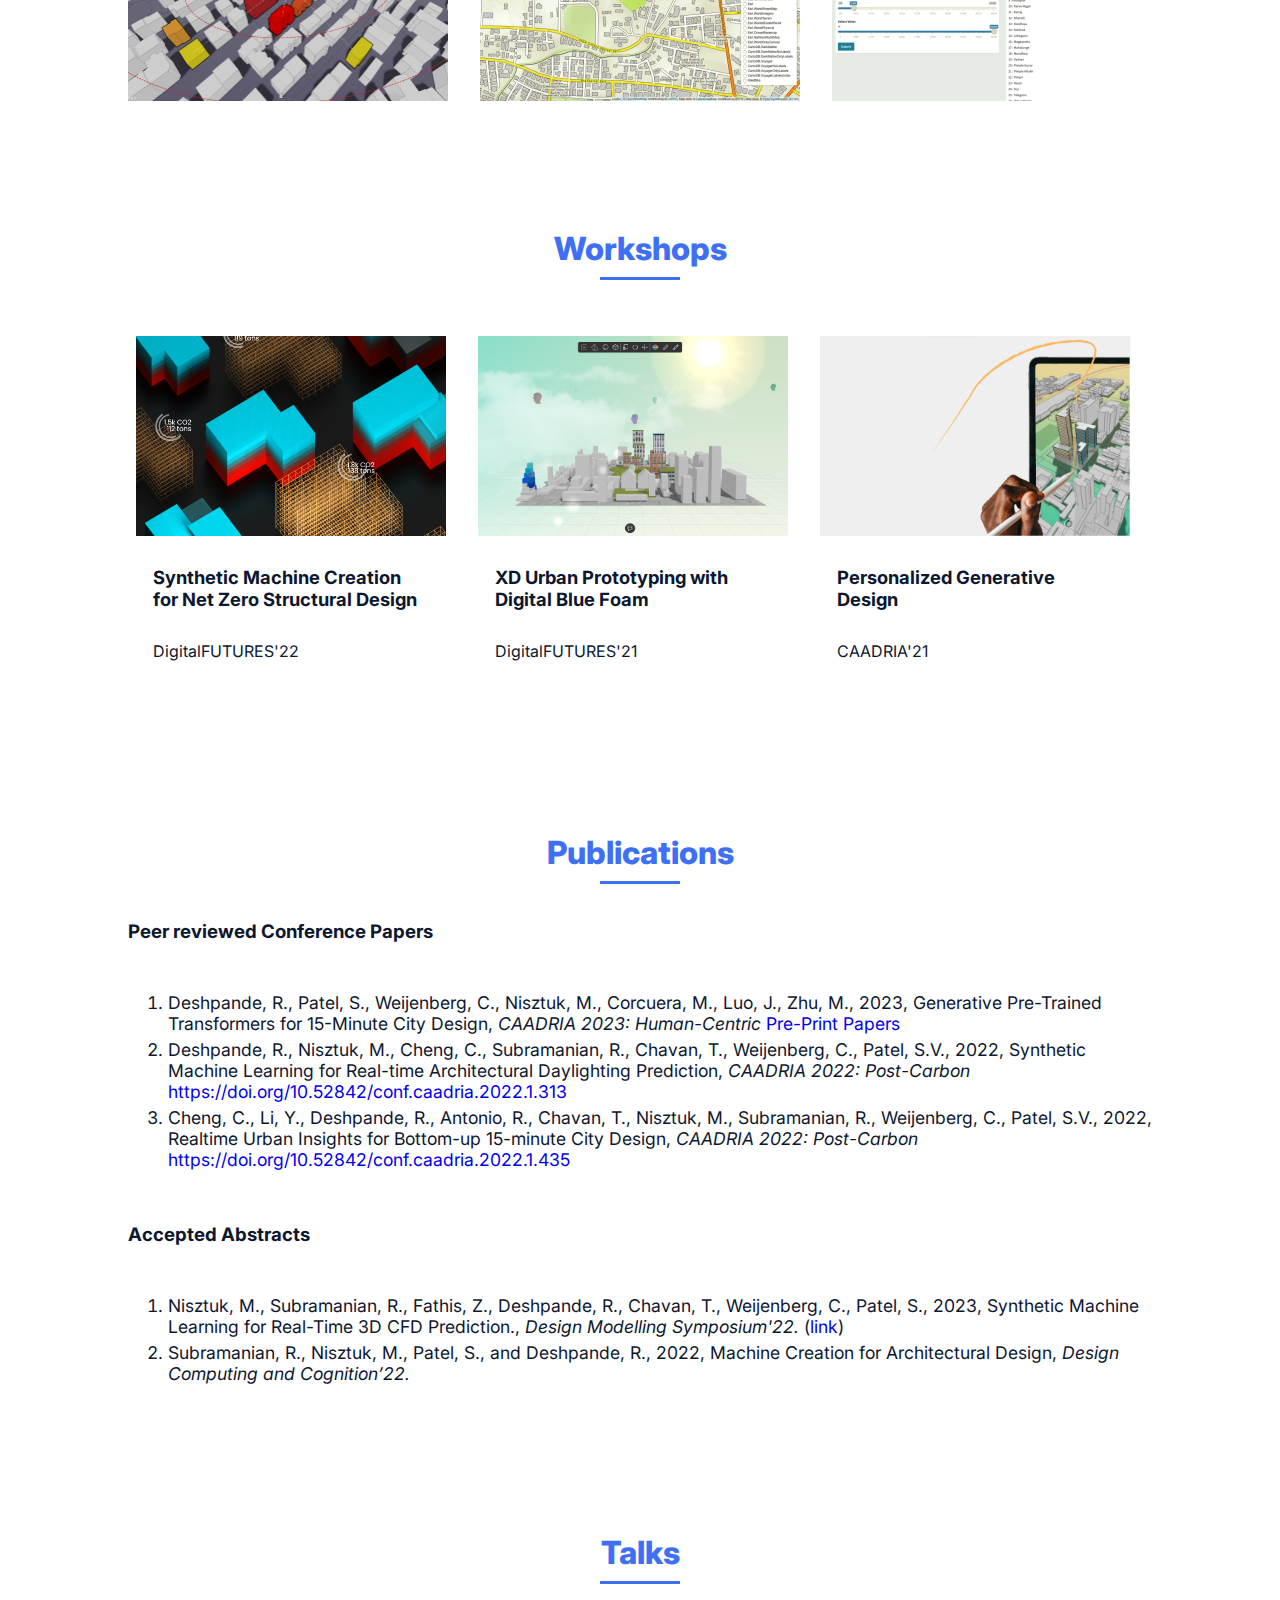
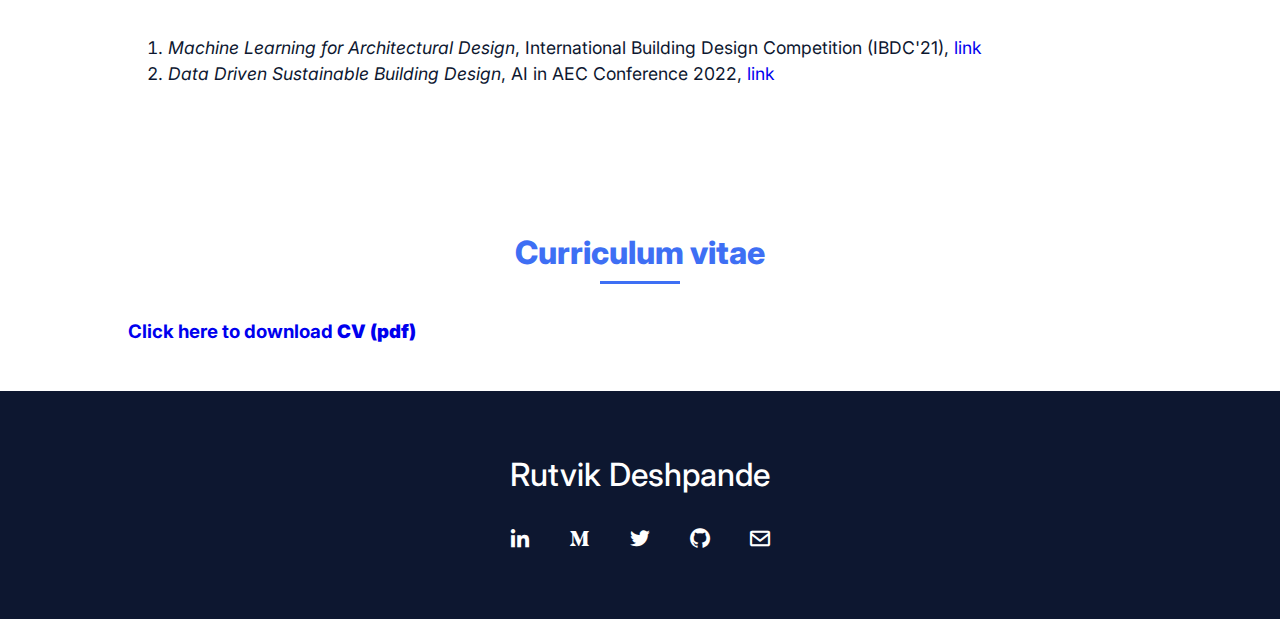
==== commit 67f14f54: "new bio" ====
--- a/index.html
+++ b/index.html
@@ -44,7 +44,7 @@
                     <h1 class="home__title">Sustainable Design<br>& Technology<br></h1>
 
                     
-                    <p class="about__text">I am a 23 year-old Researcher at MIT Urban Risk Lab and also pursuing a Bachelors degree focusing on architecture in India. 
+                    <p class="about__text">I am a Researcher at MIT Urban Risk Lab and also pursuing a Bachelors degree focusing on architecture in India. 
                     My main research interest lies in synthesizing technology and design, with my work focusing on data-driven design workflows in both urban and 
                     architectural scales. 
 
